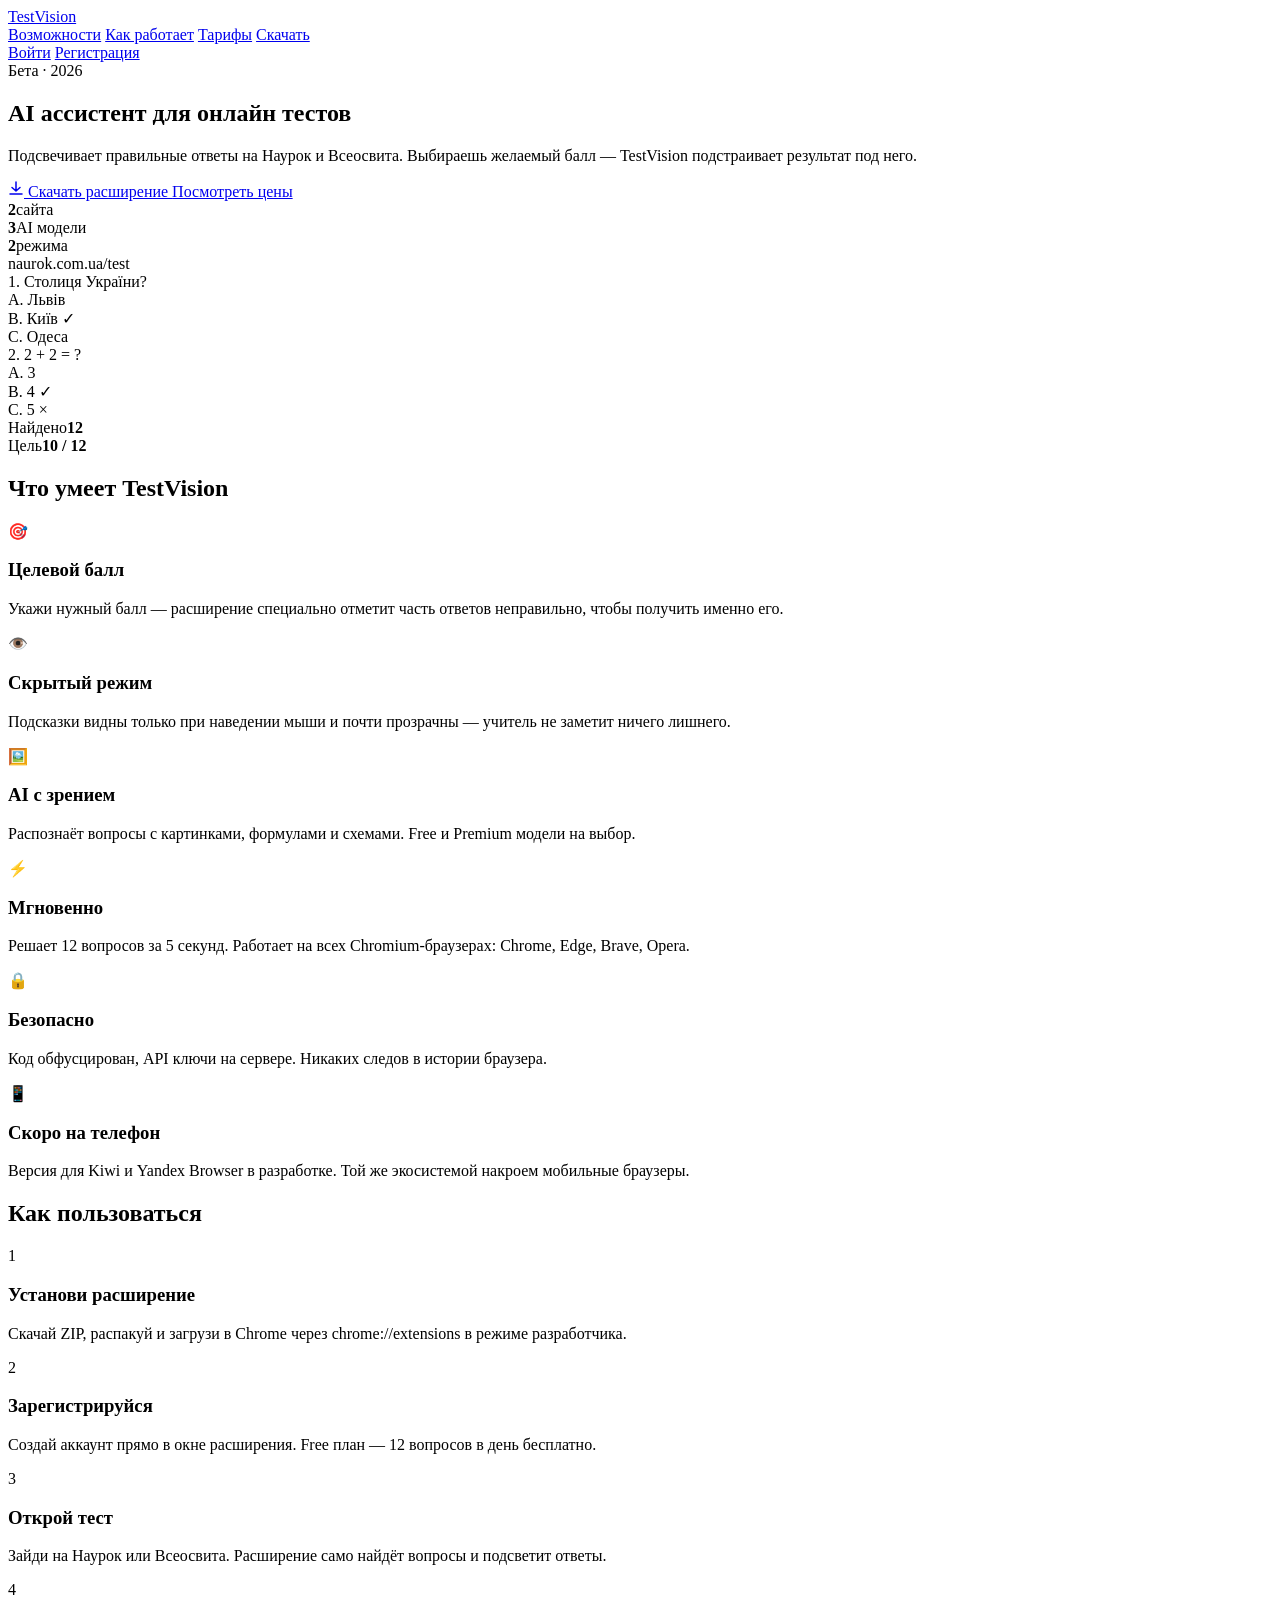
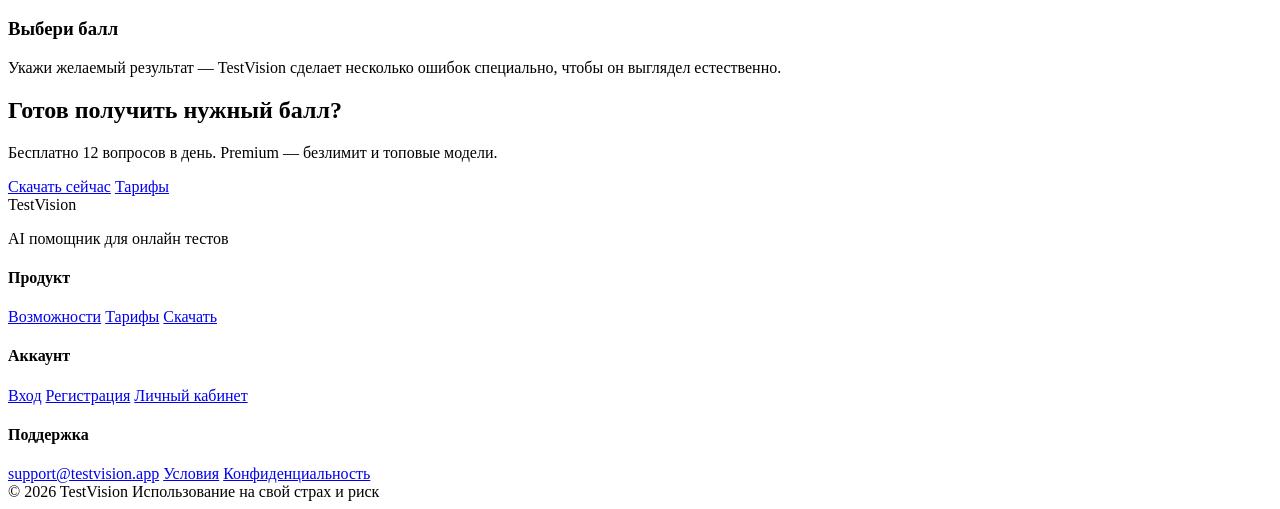
==== index.html @ dafa4c0e "Add files via upload" ====
<!DOCTYPE html>
<html lang="ru">
<head>
<meta charset="UTF-8">
<meta name="viewport" content="width=device-width, initial-scale=1.0">
<title>TestVision — AI помощник для онлайн тестов</title>
<meta name="description" content="Подсветка правильных ответов для Наурок и Всеосвита. Скрытый режим, выбор балла, AI на базе GPT.">
<link rel="stylesheet" href="css/style.css">
</head>
<body>
<header class="nav">
  <div class="nav-inner container">
    <a href="/" class="brand">
      <span class="brand-dot"></span>
      <span class="brand-name">TestVision</span>
    </a>
    <nav class="nav-links">
      <a href="#features">Возможности</a>
      <a href="#how">Как работает</a>
      <a href="pricing.html">Тарифы</a>
      <a href="download.html">Скачать</a>
    </nav>
    <div class="nav-actions">
      <a href="auth.html" class="btn btn-ghost">Войти</a>
      <a href="auth.html?mode=register" class="btn btn-primary">Регистрация</a>
    </div>
  </div>
</header>

<section class="hero">
  <div class="container hero-inner">
    <div class="hero-text">
      <div class="badge"><span class="badge-dot"></span>Бета · 2026</div>
      <h1>AI ассистент <span class="gradient">для онлайн тестов</span></h1>
      <p class="lead">Подсвечивает правильные ответы на Наурок и Всеосвита. Выбираешь желаемый балл — TestVision подстраивает результат под него.</p>
      <div class="hero-cta">
        <a href="download.html" class="btn btn-primary btn-lg">
          <svg width="16" height="16" viewBox="0 0 16 16" fill="none"><path d="M8 1v9m0 0L4 6.5M8 10l4-3.5M2 13h12" stroke="currentColor" stroke-width="1.5" stroke-linecap="round" stroke-linejoin="round"/></svg>
          Скачать расширение
        </a>
        <a href="pricing.html" class="btn btn-ghost btn-lg">Посмотреть цены</a>
      </div>
      <div class="hero-meta">
        <div class="meta-item"><b>2</b><span>сайта</span></div>
        <div class="meta-item"><b>3</b><span>AI модели</span></div>
        <div class="meta-item"><b>2</b><span>режима</span></div>
      </div>
    </div>
    <div class="hero-visual">
      <div class="mock-window">
        <div class="mock-header">
          <span class="mock-dot r"></span><span class="mock-dot y"></span><span class="mock-dot g"></span>
          <span class="mock-url">naurok.com.ua/test</span>
        </div>
        <div class="mock-body">
          <div class="mock-q">1. Столиця України?</div>
          <div class="mock-opt">A. Львів</div>
          <div class="mock-opt correct">B. Київ <span class="mock-check">✓</span></div>
          <div class="mock-opt">C. Одеса</div>
          <div class="mock-q">2. 2 + 2 = ?</div>
          <div class="mock-opt">A. 3</div>
          <div class="mock-opt correct">B. 4 <span class="mock-check">✓</span></div>
          <div class="mock-opt wrong">C. 5 <span class="mock-check">×</span></div>
        </div>
        <div class="mock-hud">
          <div class="mock-hud-row"><span>Найдено</span><b>12</b></div>
          <div class="mock-hud-row"><span>Цель</span><b>10 / 12</b></div>
        </div>
      </div>
    </div>
  </div>
</section>

<section id="features" class="features">
  <div class="container">
    <h2 class="section-title">Что умеет TestVision</h2>
    <div class="feature-grid">
      <div class="feature">
        <div class="feature-icon">🎯</div>
        <h3>Целевой балл</h3>
        <p>Укажи нужный балл — расширение специально отметит часть ответов неправильно, чтобы получить именно его.</p>
      </div>
      <div class="feature">
        <div class="feature-icon">👁️</div>
        <h3>Скрытый режим</h3>
        <p>Подсказки видны только при наведении мыши и почти прозрачны — учитель не заметит ничего лишнего.</p>
      </div>
      <div class="feature">
        <div class="feature-icon">🖼️</div>
        <h3>AI с зрением</h3>
        <p>Распознаёт вопросы с картинками, формулами и схемами. Free и Premium модели на выбор.</p>
      </div>
      <div class="feature">
        <div class="feature-icon">⚡</div>
        <h3>Мгновенно</h3>
        <p>Решает 12 вопросов за 5 секунд. Работает на всех Chromium-браузерах: Chrome, Edge, Brave, Opera.</p>
      </div>
      <div class="feature">
        <div class="feature-icon">🔒</div>
        <h3>Безопасно</h3>
        <p>Код обфусцирован, API ключи на сервере. Никаких следов в истории браузера.</p>
      </div>
      <div class="feature">
        <div class="feature-icon">📱</div>
        <h3>Скоро на телефон</h3>
        <p>Версия для Kiwi и Yandex Browser в разработке. Той же экосистемой накроем мобильные браузеры.</p>
      </div>
    </div>
  </div>
</section>

<section id="how" class="how">
  <div class="container">
    <h2 class="section-title">Как пользоваться</h2>
    <div class="steps">
      <div class="step">
        <div class="step-num">1</div>
        <h3>Установи расширение</h3>
        <p>Скачай ZIP, распакуй и загрузи в Chrome через chrome://extensions в режиме разработчика.</p>
      </div>
      <div class="step">
        <div class="step-num">2</div>
        <h3>Зарегистрируйся</h3>
        <p>Создай аккаунт прямо в окне расширения. Free план — 12 вопросов в день бесплатно.</p>
      </div>
      <div class="step">
        <div class="step-num">3</div>
        <h3>Открой тест</h3>
        <p>Зайди на Наурок или Всеосвита. Расширение само найдёт вопросы и подсветит ответы.</p>
      </div>
      <div class="step">
        <div class="step-num">4</div>
        <h3>Выбери балл</h3>
        <p>Укажи желаемый результат — TestVision сделает несколько ошибок специально, чтобы он выглядел естественно.</p>
      </div>
    </div>
  </div>
</section>

<section class="cta">
  <div class="container cta-inner">
    <h2>Готов получить нужный балл?</h2>
    <p>Бесплатно 12 вопросов в день. Premium — безлимит и топовые модели.</p>
    <div class="cta-actions">
      <a href="download.html" class="btn btn-primary btn-lg">Скачать сейчас</a>
      <a href="pricing.html" class="btn btn-ghost btn-lg">Тарифы</a>
    </div>
  </div>
</section>

<footer class="footer">
  <div class="container footer-inner">
    <div class="footer-brand">
      <div class="brand">
        <span class="brand-dot"></span>
        <span class="brand-name">TestVision</span>
      </div>
      <p class="footer-tag">AI помощник для онлайн тестов</p>
    </div>
    <div class="footer-cols">
      <div class="footer-col">
        <h4>Продукт</h4>
        <a href="#features">Возможности</a>
        <a href="pricing.html">Тарифы</a>
        <a href="download.html">Скачать</a>
      </div>
      <div class="footer-col">
        <h4>Аккаунт</h4>
        <a href="auth.html">Вход</a>
        <a href="auth.html?mode=register">Регистрация</a>
        <a href="dashboard.html">Личный кабинет</a>
      </div>
      <div class="footer-col">
        <h4>Поддержка</h4>
        <a href="mailto:support@testvision.app">support@testvision.app</a>
        <a href="terms.html">Условия</a>
        <a href="privacy.html">Конфиденциальность</a>
      </div>
    </div>
  </div>
  <div class="footer-bottom container">
    <span>© 2026 TestVision</span>
    <span class="muted">Использование на свой страх и риск</span>
  </div>
</footer>

<script src="js/main.js"></script>
</body>
</html>
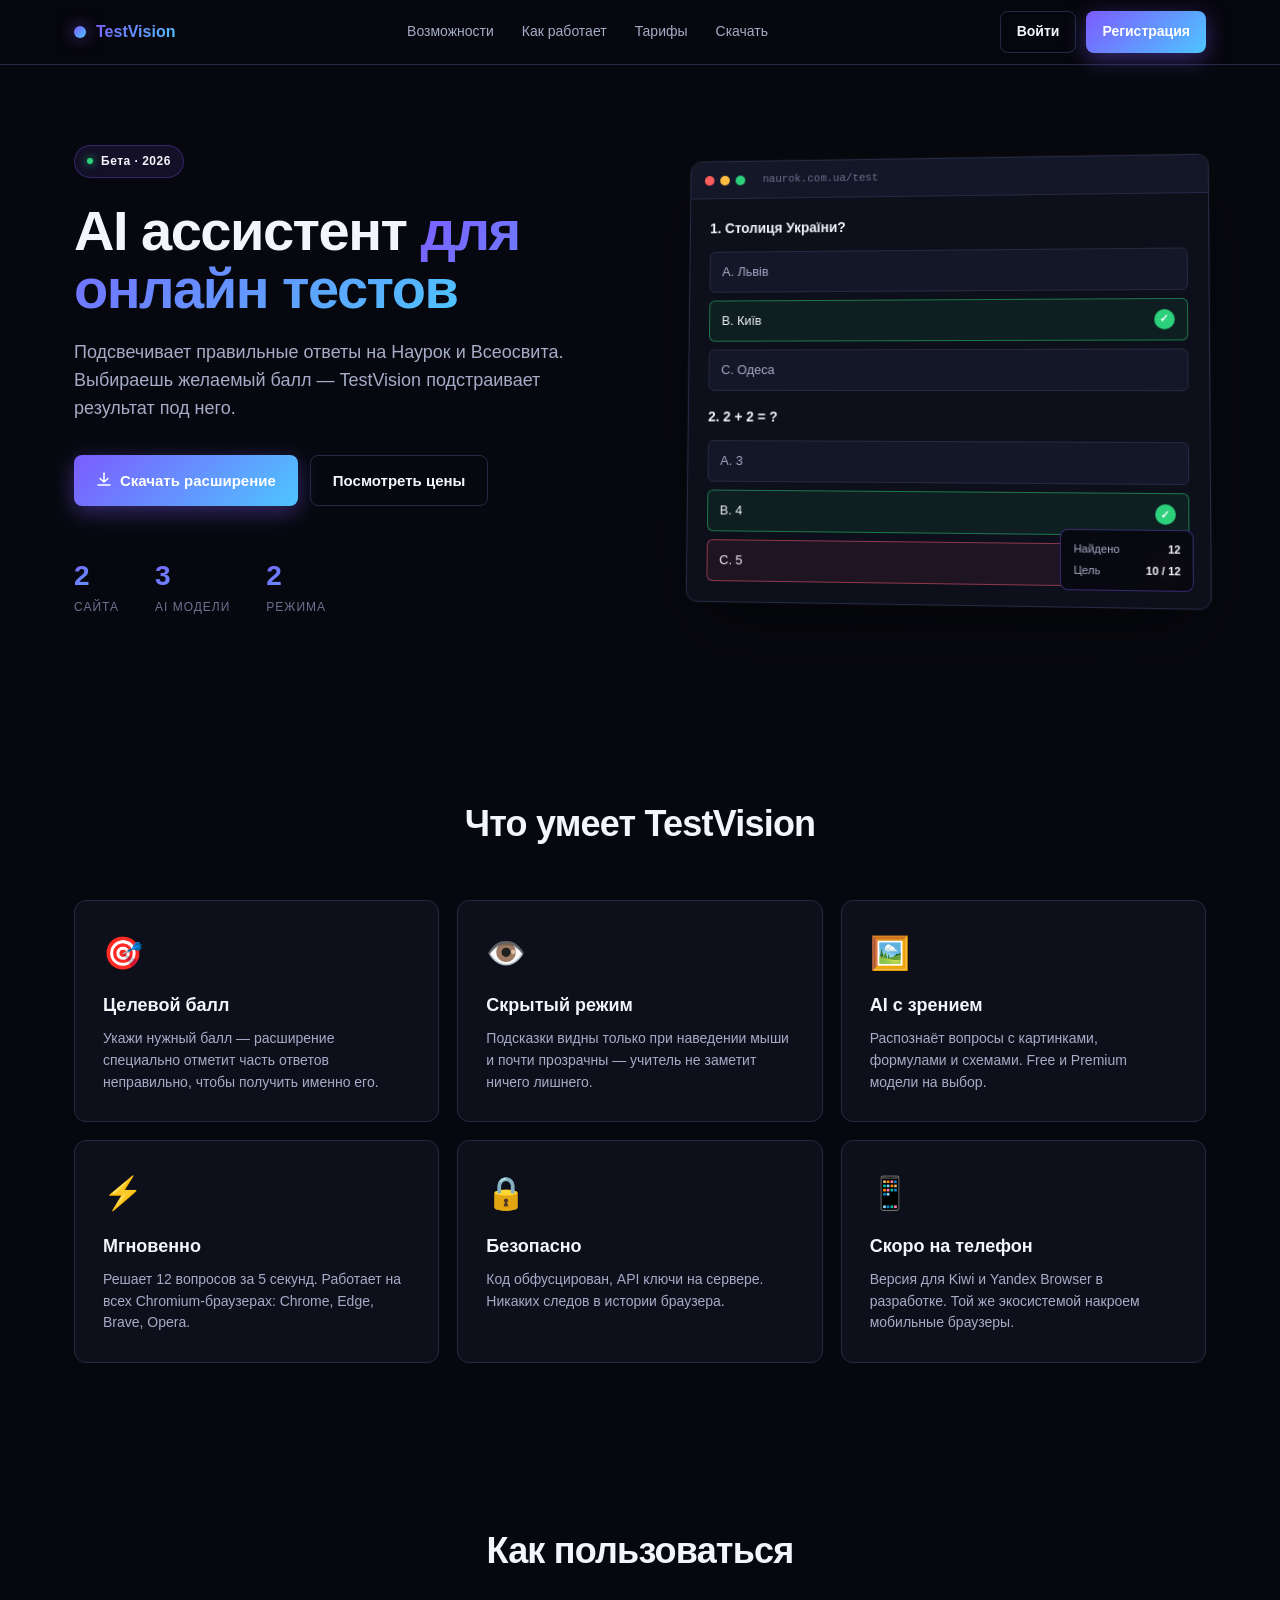
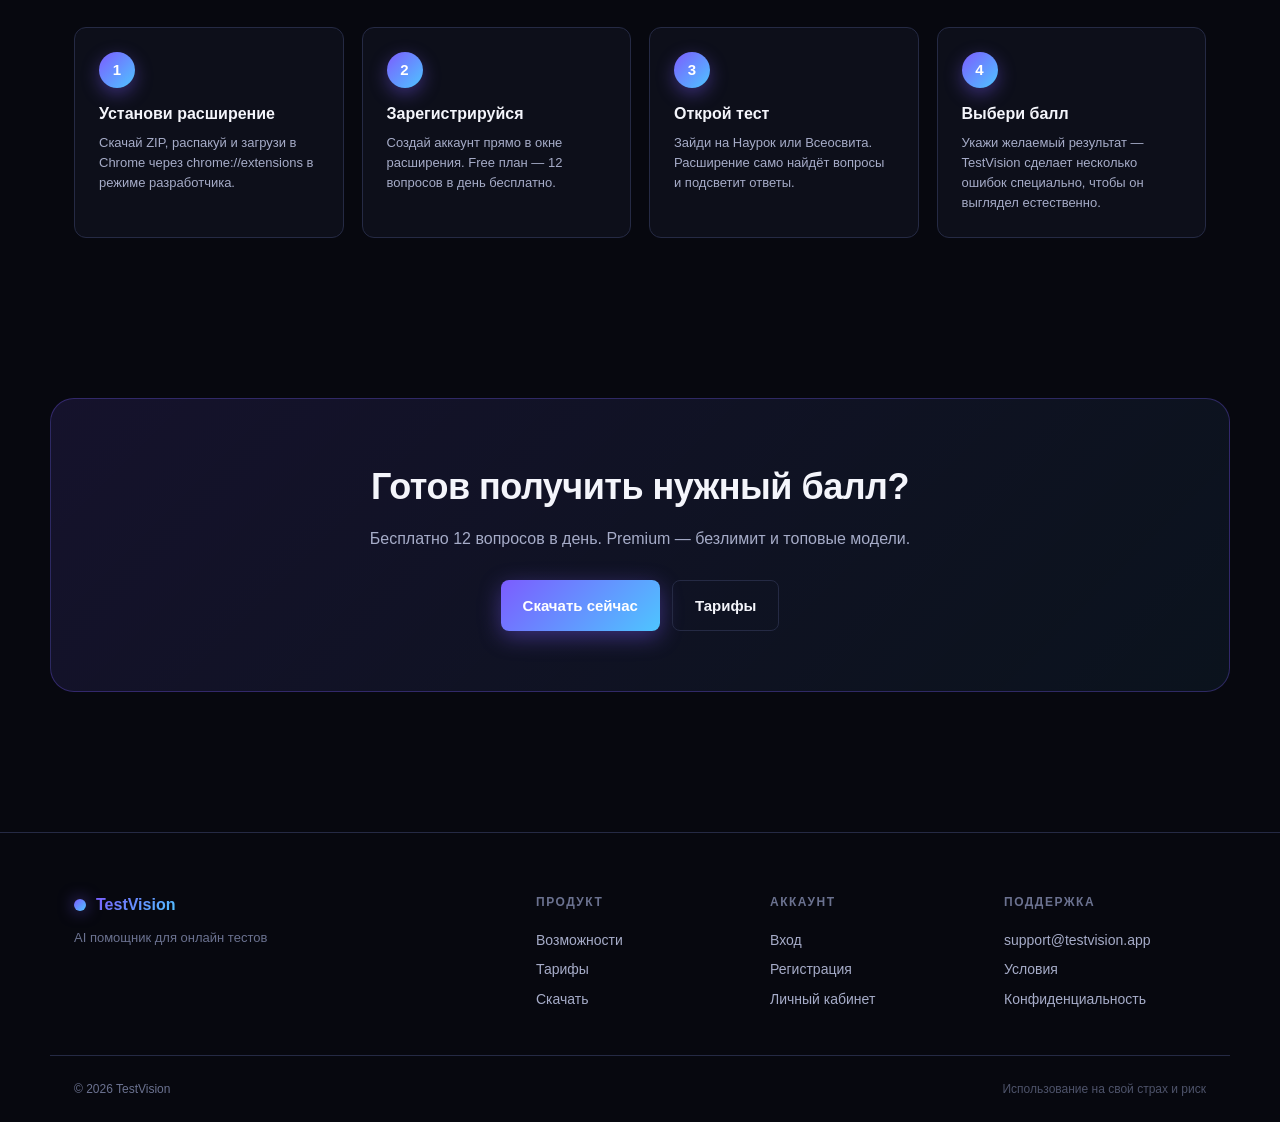
==== commit fb0fa904: "Add files via upload" ====
--- a/index.html
+++ b/index.html
@@ -5,7 +5,7 @@
 <meta name="viewport" content="width=device-width, initial-scale=1.0">
 <title>TestVision — AI помощник для онлайн тестов</title>
 <meta name="description" content="Подсветка правильных ответов для Наурок и Всеосвита. Скрытый режим, выбор балла, AI на базе GPT.">
-<link rel="stylesheet" href="css/style.css">
+<link rel="stylesheet" href="style.css">
 </head>
 <body>
 <header class="nav">
@@ -184,6 +184,6 @@
   </div>
 </footer>
 
-<script src="js/main.js"></script>
+<script src="main.js"></script>
 </body>
 </html>
--- a/style.css
+++ b/style.css
@@ -0,0 +1,853 @@
+* { box-sizing: border-box; margin: 0; padding: 0; }
+
+:root {
+  --bg-0: #07080f;
+  --bg-1: #0d0f1a;
+  --bg-2: #141727;
+  --bg-3: #1d2138;
+  --border: #252a44;
+  --text-0: #f4f5fb;
+  --text-1: #a6acc8;
+  --text-2: #6b7290;
+  --accent: #7c5cff;
+  --accent-2: #4ec5ff;
+  --grad: linear-gradient(135deg, #7c5cff 0%, #4ec5ff 100%);
+  --success: #2dd17c;
+  --danger: #ff5c7a;
+  --radius: 12px;
+  --radius-sm: 8px;
+  --max: 1180px;
+}
+
+html, body {
+  background: var(--bg-0);
+  color: var(--text-0);
+  font-family: -apple-system, BlinkMacSystemFont, "Segoe UI", Inter, Roboto, sans-serif;
+  font-size: 15px;
+  line-height: 1.55;
+  -webkit-font-smoothing: antialiased;
+  overflow-x: hidden;
+}
+
+body::before {
+  content: "";
+  position: fixed;
+  inset: 0;
+  background:
+    radial-gradient(circle at 20% 10%, rgba(124, 92, 255, 0.18), transparent 45%),
+    radial-gradient(circle at 80% 30%, rgba(78, 197, 255, 0.12), transparent 50%),
+    radial-gradient(circle at 50% 90%, rgba(124, 92, 255, 0.08), transparent 55%);
+  z-index: -1;
+  pointer-events: none;
+}
+
+a { color: inherit; text-decoration: none; }
+
+.container {
+  max-width: var(--max);
+  margin: 0 auto;
+  padding: 0 24px;
+}
+
+.nav {
+  position: sticky;
+  top: 0;
+  z-index: 100;
+  backdrop-filter: blur(18px);
+  -webkit-backdrop-filter: blur(18px);
+  background: rgba(7, 8, 15, 0.72);
+  border-bottom: 1px solid var(--border);
+}
+
+.nav-inner {
+  display: flex;
+  align-items: center;
+  justify-content: space-between;
+  height: 64px;
+}
+
+.brand {
+  display: flex;
+  align-items: center;
+  gap: 10px;
+  font-weight: 800;
+  font-size: 16px;
+}
+
+.brand-dot {
+  width: 12px;
+  height: 12px;
+  border-radius: 50%;
+  background: var(--grad);
+  box-shadow: 0 0 16px rgba(124, 92, 255, 0.6);
+  animation: pulse 2.5s ease-in-out infinite;
+}
+
+@keyframes pulse {
+  0%, 100% { opacity: 1; transform: scale(1); }
+  50% { opacity: 0.6; transform: scale(0.85); }
+}
+
+.brand-name {
+  background: var(--grad);
+  -webkit-background-clip: text;
+  background-clip: text;
+  color: transparent;
+}
+
+.nav-links {
+  display: flex;
+  gap: 28px;
+}
+
+.nav-links a {
+  color: var(--text-1);
+  font-size: 14px;
+  font-weight: 500;
+  transition: color 0.2s;
+}
+
+.nav-links a:hover { color: var(--text-0); }
+
+.nav-actions {
+  display: flex;
+  gap: 10px;
+}
+
+.btn {
+  display: inline-flex;
+  align-items: center;
+  gap: 8px;
+  padding: 9px 16px;
+  border-radius: var(--radius-sm);
+  font-size: 14px;
+  font-weight: 600;
+  cursor: pointer;
+  border: none;
+  font-family: inherit;
+  transition: all 0.2s ease;
+  white-space: nowrap;
+}
+
+.btn-primary {
+  background: var(--grad);
+  color: white;
+  box-shadow: 0 6px 22px rgba(124, 92, 255, 0.4);
+}
+
+.btn-primary:hover {
+  transform: translateY(-1px);
+  box-shadow: 0 10px 32px rgba(124, 92, 255, 0.55);
+}
+
+.btn-ghost {
+  background: transparent;
+  color: var(--text-0);
+  border: 1px solid var(--border);
+}
+
+.btn-ghost:hover {
+  border-color: var(--accent);
+  background: var(--bg-2);
+}
+
+.btn-lg {
+  padding: 13px 22px;
+  font-size: 15px;
+}
+
+.btn-block {
+  width: 100%;
+  justify-content: center;
+}
+
+.hero {
+  padding: 80px 0 100px;
+}
+
+.hero-inner {
+  display: grid;
+  grid-template-columns: 1.05fr 1fr;
+  gap: 60px;
+  align-items: center;
+}
+
+.badge {
+  display: inline-flex;
+  align-items: center;
+  gap: 8px;
+  padding: 6px 12px;
+  background: rgba(124, 92, 255, 0.1);
+  border: 1px solid rgba(124, 92, 255, 0.3);
+  border-radius: 20px;
+  font-size: 12px;
+  font-weight: 600;
+  letter-spacing: 0.5px;
+  margin-bottom: 24px;
+}
+
+.badge-dot {
+  width: 6px;
+  height: 6px;
+  border-radius: 50%;
+  background: var(--success);
+  box-shadow: 0 0 8px var(--success);
+}
+
+h1 {
+  font-size: 56px;
+  line-height: 1.05;
+  font-weight: 800;
+  letter-spacing: -1.5px;
+  margin-bottom: 20px;
+}
+
+.gradient {
+  background: var(--grad);
+  -webkit-background-clip: text;
+  background-clip: text;
+  color: transparent;
+}
+
+.lead {
+  font-size: 18px;
+  color: var(--text-1);
+  margin-bottom: 32px;
+  max-width: 500px;
+}
+
+.hero-cta {
+  display: flex;
+  gap: 12px;
+  margin-bottom: 48px;
+}
+
+.hero-meta {
+  display: flex;
+  gap: 36px;
+}
+
+.meta-item {
+  display: flex;
+  flex-direction: column;
+}
+
+.meta-item b {
+  font-size: 28px;
+  font-weight: 800;
+  background: var(--grad);
+  -webkit-background-clip: text;
+  background-clip: text;
+  color: transparent;
+}
+
+.meta-item span {
+  font-size: 12px;
+  color: var(--text-2);
+  text-transform: uppercase;
+  letter-spacing: 1px;
+}
+
+.hero-visual {
+  position: relative;
+}
+
+.mock-window {
+  background: var(--bg-1);
+  border: 1px solid var(--border);
+  border-radius: var(--radius);
+  overflow: hidden;
+  box-shadow: 0 30px 80px rgba(0, 0, 0, 0.5), 0 0 0 1px rgba(255, 255, 255, 0.03);
+  transform: perspective(1000px) rotateY(-4deg) rotateX(2deg);
+  transition: transform 0.4s ease;
+  position: relative;
+}
+
+.mock-window:hover {
+  transform: perspective(1000px) rotateY(-2deg) rotateX(1deg) translateY(-4px);
+}
+
+.mock-header {
+  display: flex;
+  align-items: center;
+  gap: 6px;
+  padding: 10px 14px;
+  background: var(--bg-2);
+  border-bottom: 1px solid var(--border);
+}
+
+.mock-dot {
+  width: 10px;
+  height: 10px;
+  border-radius: 50%;
+}
+
+.mock-dot.r { background: #ff5c5c; }
+.mock-dot.y { background: #ffbd44; }
+.mock-dot.g { background: #2dd17c; }
+
+.mock-url {
+  margin-left: 12px;
+  font-size: 11px;
+  color: var(--text-2);
+  font-family: monospace;
+}
+
+.mock-body {
+  padding: 20px;
+  display: flex;
+  flex-direction: column;
+  gap: 8px;
+}
+
+.mock-q {
+  font-weight: 600;
+  font-size: 14px;
+  margin: 8px 0 4px;
+}
+
+.mock-q:first-child { margin-top: 0; }
+
+.mock-opt {
+  padding: 10px 12px;
+  background: var(--bg-2);
+  border: 1px solid var(--border);
+  border-radius: 6px;
+  font-size: 13px;
+  color: var(--text-1);
+  display: flex;
+  align-items: center;
+  justify-content: space-between;
+  position: relative;
+}
+
+.mock-opt.correct {
+  background: rgba(45, 209, 124, 0.08);
+  border-color: rgba(45, 209, 124, 0.5);
+  color: var(--text-0);
+}
+
+.mock-opt.wrong {
+  background: rgba(255, 92, 122, 0.08);
+  border-color: rgba(255, 92, 122, 0.5);
+  color: var(--text-0);
+}
+
+.mock-check {
+  width: 20px;
+  height: 20px;
+  border-radius: 50%;
+  display: inline-flex;
+  align-items: center;
+  justify-content: center;
+  font-weight: 800;
+  font-size: 11px;
+  color: white;
+}
+
+.mock-opt.correct .mock-check { background: var(--success); }
+.mock-opt.wrong .mock-check { background: var(--danger); }
+
+.mock-hud {
+  position: absolute;
+  bottom: 16px;
+  right: 16px;
+  background: rgba(7, 8, 15, 0.94);
+  border: 1px solid rgba(124, 92, 255, 0.4);
+  border-radius: 8px;
+  padding: 10px 12px;
+  min-width: 130px;
+  backdrop-filter: blur(8px);
+}
+
+.mock-hud-row {
+  display: flex;
+  justify-content: space-between;
+  font-size: 11px;
+  color: var(--text-1);
+}
+
+.mock-hud-row + .mock-hud-row { margin-top: 4px; }
+.mock-hud-row b { color: var(--text-0); }
+
+.section-title {
+  font-size: 36px;
+  font-weight: 800;
+  text-align: center;
+  margin-bottom: 48px;
+  letter-spacing: -0.8px;
+}
+
+.features {
+  padding: 80px 0;
+}
+
+.feature-grid {
+  display: grid;
+  grid-template-columns: repeat(3, 1fr);
+  gap: 18px;
+}
+
+.feature {
+  padding: 28px;
+  background: var(--bg-1);
+  border: 1px solid var(--border);
+  border-radius: var(--radius);
+  transition: all 0.25s ease;
+}
+
+.feature:hover {
+  transform: translateY(-3px);
+  border-color: rgba(124, 92, 255, 0.5);
+  background: var(--bg-2);
+}
+
+.feature-icon {
+  font-size: 32px;
+  margin-bottom: 14px;
+}
+
+.feature h3 {
+  font-size: 18px;
+  margin-bottom: 8px;
+}
+
+.feature p {
+  color: var(--text-1);
+  font-size: 14px;
+}
+
+.how {
+  padding: 80px 0;
+}
+
+.steps {
+  display: grid;
+  grid-template-columns: repeat(4, 1fr);
+  gap: 18px;
+}
+
+.step {
+  padding: 24px;
+  background: var(--bg-1);
+  border: 1px solid var(--border);
+  border-radius: var(--radius);
+  position: relative;
+}
+
+.step-num {
+  width: 36px;
+  height: 36px;
+  border-radius: 50%;
+  background: var(--grad);
+  color: white;
+  display: flex;
+  align-items: center;
+  justify-content: center;
+  font-weight: 800;
+  margin-bottom: 14px;
+  box-shadow: 0 6px 18px rgba(124, 92, 255, 0.4);
+}
+
+.step h3 {
+  font-size: 16px;
+  margin-bottom: 6px;
+}
+
+.step p {
+  color: var(--text-1);
+  font-size: 13px;
+}
+
+.cta {
+  padding: 80px 0;
+}
+
+.cta-inner {
+  text-align: center;
+  padding: 60px 40px;
+  background: linear-gradient(135deg, rgba(124, 92, 255, 0.12), rgba(78, 197, 255, 0.06));
+  border: 1px solid rgba(124, 92, 255, 0.3);
+  border-radius: 24px;
+}
+
+.cta h2 {
+  font-size: 36px;
+  margin-bottom: 12px;
+  letter-spacing: -0.5px;
+}
+
+.cta p {
+  color: var(--text-1);
+  margin-bottom: 28px;
+  font-size: 16px;
+}
+
+.cta-actions {
+  display: inline-flex;
+  gap: 12px;
+}
+
+.footer {
+  padding: 60px 0 24px;
+  border-top: 1px solid var(--border);
+  margin-top: 60px;
+}
+
+.footer-inner {
+  display: grid;
+  grid-template-columns: 1.2fr 2fr;
+  gap: 60px;
+  margin-bottom: 40px;
+}
+
+.footer-tag {
+  color: var(--text-2);
+  font-size: 13px;
+  margin-top: 10px;
+}
+
+.footer-cols {
+  display: grid;
+  grid-template-columns: repeat(3, 1fr);
+  gap: 32px;
+}
+
+.footer-col h4 {
+  font-size: 12px;
+  text-transform: uppercase;
+  letter-spacing: 1.5px;
+  color: var(--text-2);
+  margin-bottom: 14px;
+}
+
+.footer-col a {
+  display: block;
+  color: var(--text-1);
+  font-size: 14px;
+  padding: 4px 0;
+  transition: color 0.2s;
+}
+
+.footer-col a:hover { color: var(--accent-2); }
+
+.footer-bottom {
+  display: flex;
+  justify-content: space-between;
+  padding-top: 24px;
+  border-top: 1px solid var(--border);
+  font-size: 12px;
+  color: var(--text-2);
+}
+
+.muted { opacity: 0.7; }
+
+.page {
+  padding: 60px 0 80px;
+  min-height: calc(100vh - 64px);
+}
+
+.page-narrow {
+  max-width: 460px;
+  margin: 0 auto;
+}
+
+.page-title {
+  font-size: 36px;
+  font-weight: 800;
+  text-align: center;
+  margin-bottom: 12px;
+  letter-spacing: -0.8px;
+}
+
+.page-sub {
+  text-align: center;
+  color: var(--text-1);
+  margin-bottom: 40px;
+}
+
+.card {
+  background: var(--bg-1);
+  border: 1px solid var(--border);
+  border-radius: var(--radius);
+  padding: 32px;
+}
+
+.field {
+  margin-bottom: 16px;
+}
+
+.field label {
+  display: block;
+  font-size: 12px;
+  font-weight: 600;
+  color: var(--text-1);
+  margin-bottom: 6px;
+  text-transform: uppercase;
+  letter-spacing: 0.8px;
+}
+
+.input {
+  width: 100%;
+  padding: 12px 14px;
+  background: var(--bg-2);
+  border: 1px solid var(--border);
+  border-radius: var(--radius-sm);
+  color: var(--text-0);
+  font-size: 14px;
+  font-family: inherit;
+  outline: none;
+  transition: all 0.2s;
+}
+
+.input:focus {
+  border-color: var(--accent);
+  box-shadow: 0 0 0 3px rgba(124, 92, 255, 0.15);
+}
+
+.form-tabs {
+  display: flex;
+  gap: 4px;
+  background: var(--bg-2);
+  padding: 4px;
+  border-radius: var(--radius-sm);
+  border: 1px solid var(--border);
+  margin-bottom: 24px;
+}
+
+.form-tabs button {
+  flex: 1;
+  padding: 9px;
+  background: transparent;
+  border: none;
+  color: var(--text-1);
+  font-weight: 600;
+  cursor: pointer;
+  border-radius: 6px;
+  font-family: inherit;
+  transition: all 0.2s;
+}
+
+.form-tabs button.active {
+  background: var(--bg-3);
+  color: var(--text-0);
+}
+
+.form-err {
+  min-height: 18px;
+  color: var(--danger);
+  font-size: 12px;
+  margin: 4px 0 12px;
+}
+
+.pricing-grid {
+  display: grid;
+  grid-template-columns: repeat(3, 1fr);
+  gap: 20px;
+  margin-top: 40px;
+}
+
+.plan {
+  padding: 32px;
+  background: var(--bg-1);
+  border: 1px solid var(--border);
+  border-radius: var(--radius);
+  display: flex;
+  flex-direction: column;
+  position: relative;
+}
+
+.plan-pro {
+  border-color: var(--accent);
+  background: linear-gradient(180deg, rgba(124, 92, 255, 0.08), transparent 60%), var(--bg-1);
+}
+
+.plan-pro::before {
+  content: "Популярный";
+  position: absolute;
+  top: -12px;
+  left: 50%;
+  transform: translateX(-50%);
+  padding: 4px 12px;
+  background: var(--grad);
+  border-radius: 20px;
+  font-size: 11px;
+  font-weight: 800;
+  letter-spacing: 1px;
+  color: white;
+}
+
+.plan h3 {
+  font-size: 14px;
+  text-transform: uppercase;
+  letter-spacing: 2px;
+  color: var(--text-2);
+  margin-bottom: 12px;
+}
+
+.plan-price {
+  font-size: 40px;
+  font-weight: 800;
+  letter-spacing: -1px;
+}
+
+.plan-price small {
+  font-size: 14px;
+  color: var(--text-2);
+  font-weight: 500;
+}
+
+.plan-desc {
+  color: var(--text-1);
+  font-size: 14px;
+  margin: 12px 0 24px;
+}
+
+.plan-list {
+  list-style: none;
+  margin-bottom: 28px;
+  flex: 1;
+}
+
+.plan-list li {
+  padding: 8px 0;
+  color: var(--text-1);
+  font-size: 14px;
+  display: flex;
+  align-items: center;
+  gap: 10px;
+}
+
+.plan-list li::before {
+  content: "✓";
+  color: var(--success);
+  font-weight: 800;
+}
+
+.plan-list li.off {
+  color: var(--text-2);
+  opacity: 0.5;
+}
+
+.plan-list li.off::before {
+  content: "—";
+  color: var(--text-2);
+}
+
+.download-box {
+  text-align: center;
+  padding: 50px 30px;
+  background: var(--bg-1);
+  border: 1px solid var(--border);
+  border-radius: var(--radius);
+}
+
+.download-box h3 {
+  font-size: 22px;
+  margin-bottom: 8px;
+}
+
+.download-box p {
+  color: var(--text-1);
+  margin-bottom: 24px;
+}
+
+.download-grid {
+  display: grid;
+  grid-template-columns: repeat(2, 1fr);
+  gap: 16px;
+  margin-top: 40px;
+}
+
+.dl-card {
+  padding: 24px;
+  background: var(--bg-1);
+  border: 1px solid var(--border);
+  border-radius: var(--radius);
+  text-align: center;
+  transition: all 0.2s;
+}
+
+.dl-card:hover {
+  border-color: var(--accent);
+  transform: translateY(-2px);
+}
+
+.dl-icon {
+  font-size: 36px;
+  margin-bottom: 12px;
+}
+
+.dl-card h4 {
+  font-size: 16px;
+  margin-bottom: 6px;
+}
+
+.dl-card p {
+  color: var(--text-2);
+  font-size: 12px;
+  margin-bottom: 16px;
+}
+
+.dash-grid {
+  display: grid;
+  grid-template-columns: 1fr 2fr;
+  gap: 24px;
+  margin-top: 32px;
+}
+
+.dash-card {
+  background: var(--bg-1);
+  border: 1px solid var(--border);
+  border-radius: var(--radius);
+  padding: 24px;
+}
+
+.dash-card h3 {
+  font-size: 14px;
+  text-transform: uppercase;
+  letter-spacing: 1.5px;
+  color: var(--text-2);
+  margin-bottom: 16px;
+}
+
+.dash-stat {
+  font-size: 32px;
+  font-weight: 800;
+  background: var(--grad);
+  -webkit-background-clip: text;
+  background-clip: text;
+  color: transparent;
+}
+
+.dash-stat-label {
+  font-size: 13px;
+  color: var(--text-2);
+  margin-top: 4px;
+}
+
+.code-block {
+  background: var(--bg-2);
+  border: 1px solid var(--border);
+  border-radius: var(--radius-sm);
+  padding: 14px 16px;
+  font-family: ui-monospace, SFMono-Regular, Menlo, monospace;
+  font-size: 13px;
+  color: var(--text-1);
+  margin: 12px 0;
+  white-space: pre-wrap;
+  word-break: break-all;
+}
+
+@media (max-width: 900px) {
+  h1 { font-size: 38px; }
+  .hero-inner { grid-template-columns: 1fr; gap: 40px; }
+  .feature-grid { grid-template-columns: 1fr; }
+  .steps { grid-template-columns: 1fr 1fr; }
+  .pricing-grid { grid-template-columns: 1fr; }
+  .footer-inner { grid-template-columns: 1fr; gap: 30px; }
+  .footer-cols { grid-template-columns: 1fr 1fr; }
+  .nav-links { display: none; }
+  .download-grid { grid-template-columns: 1fr; }
+  .dash-grid { grid-template-columns: 1fr; }
+}
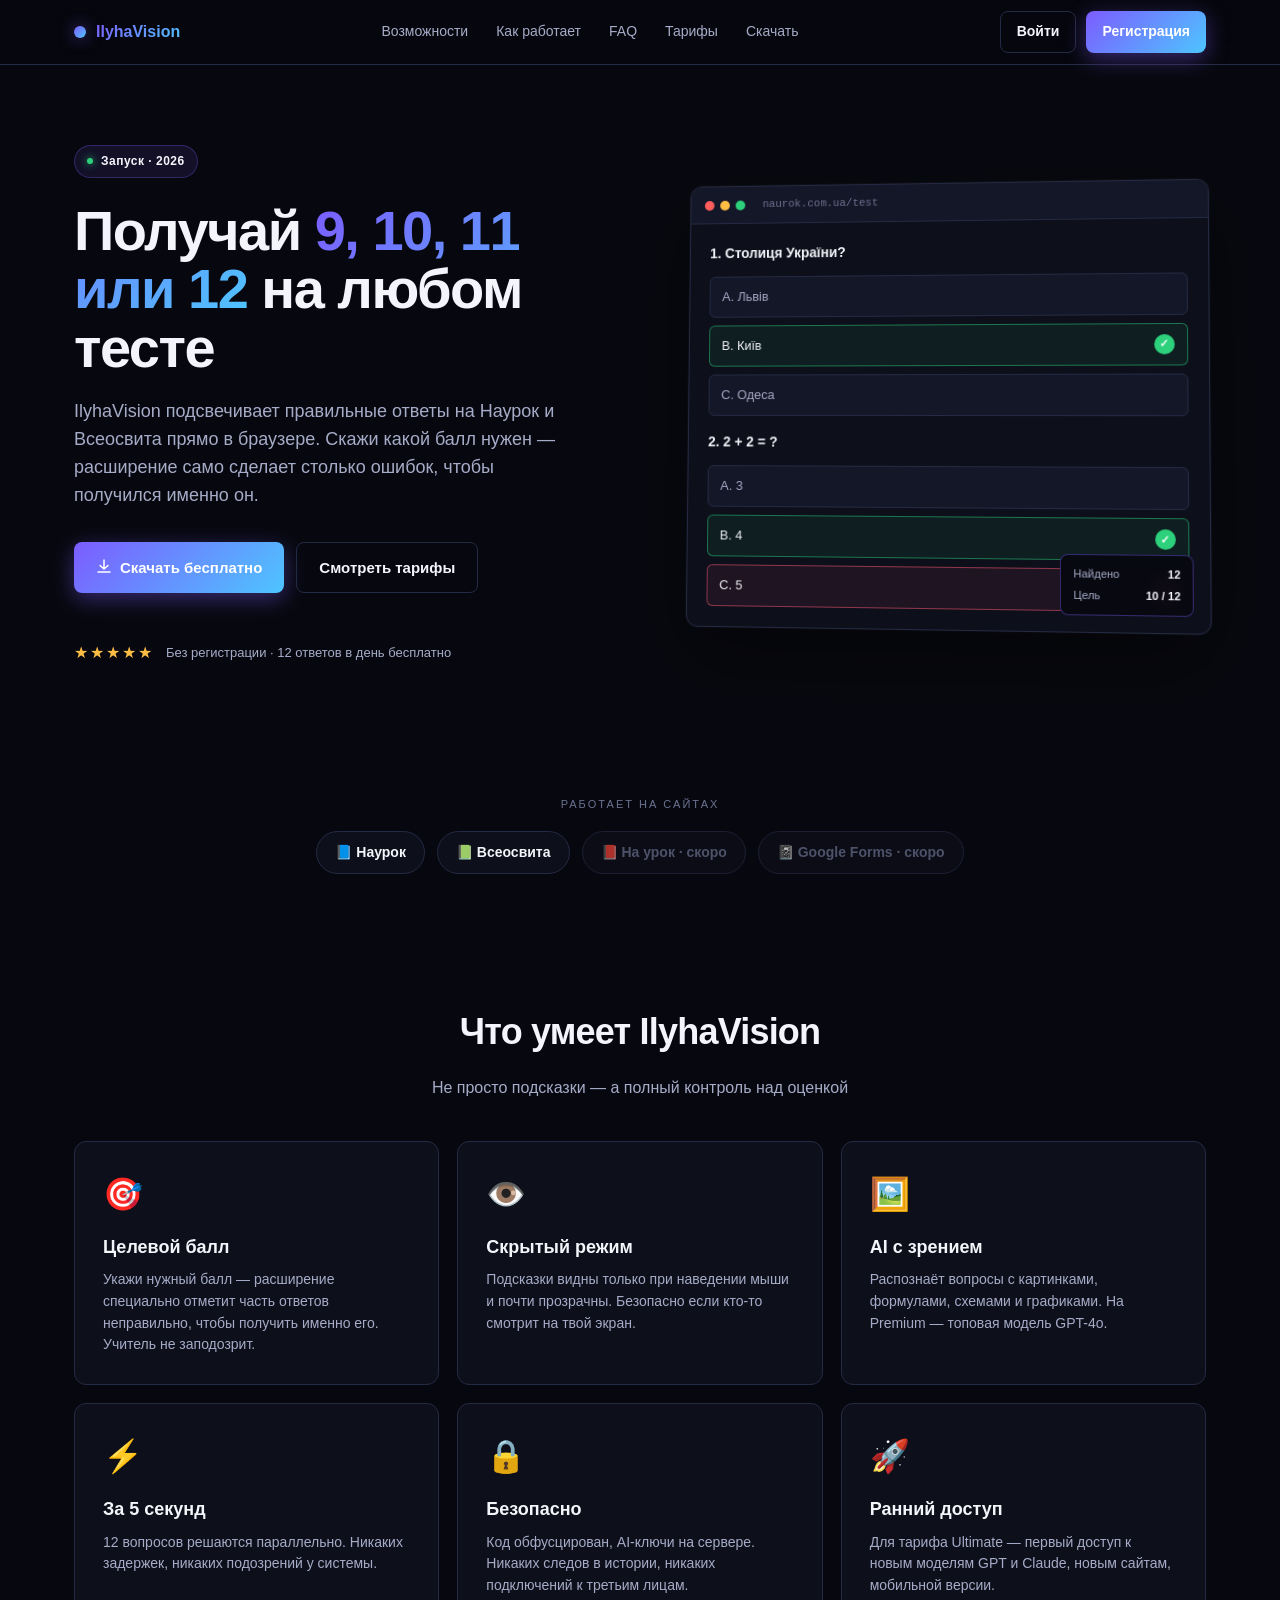
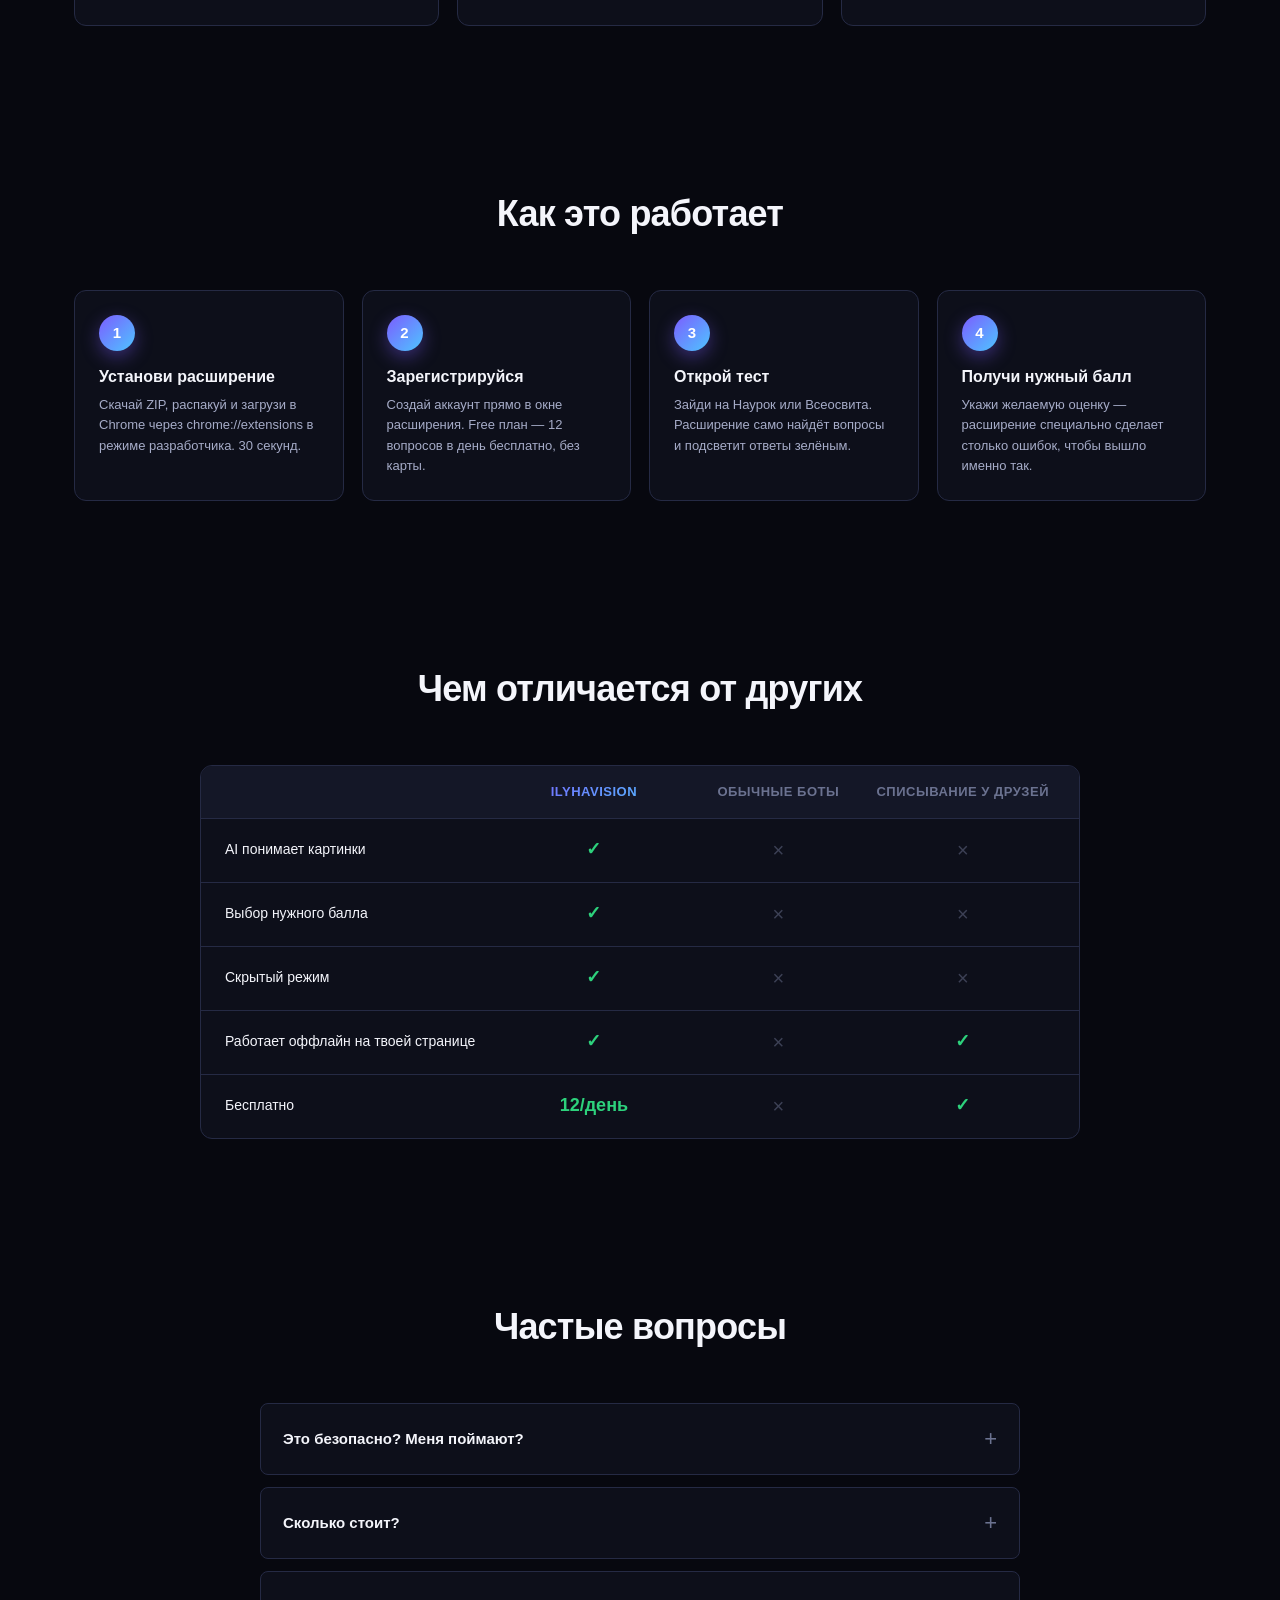
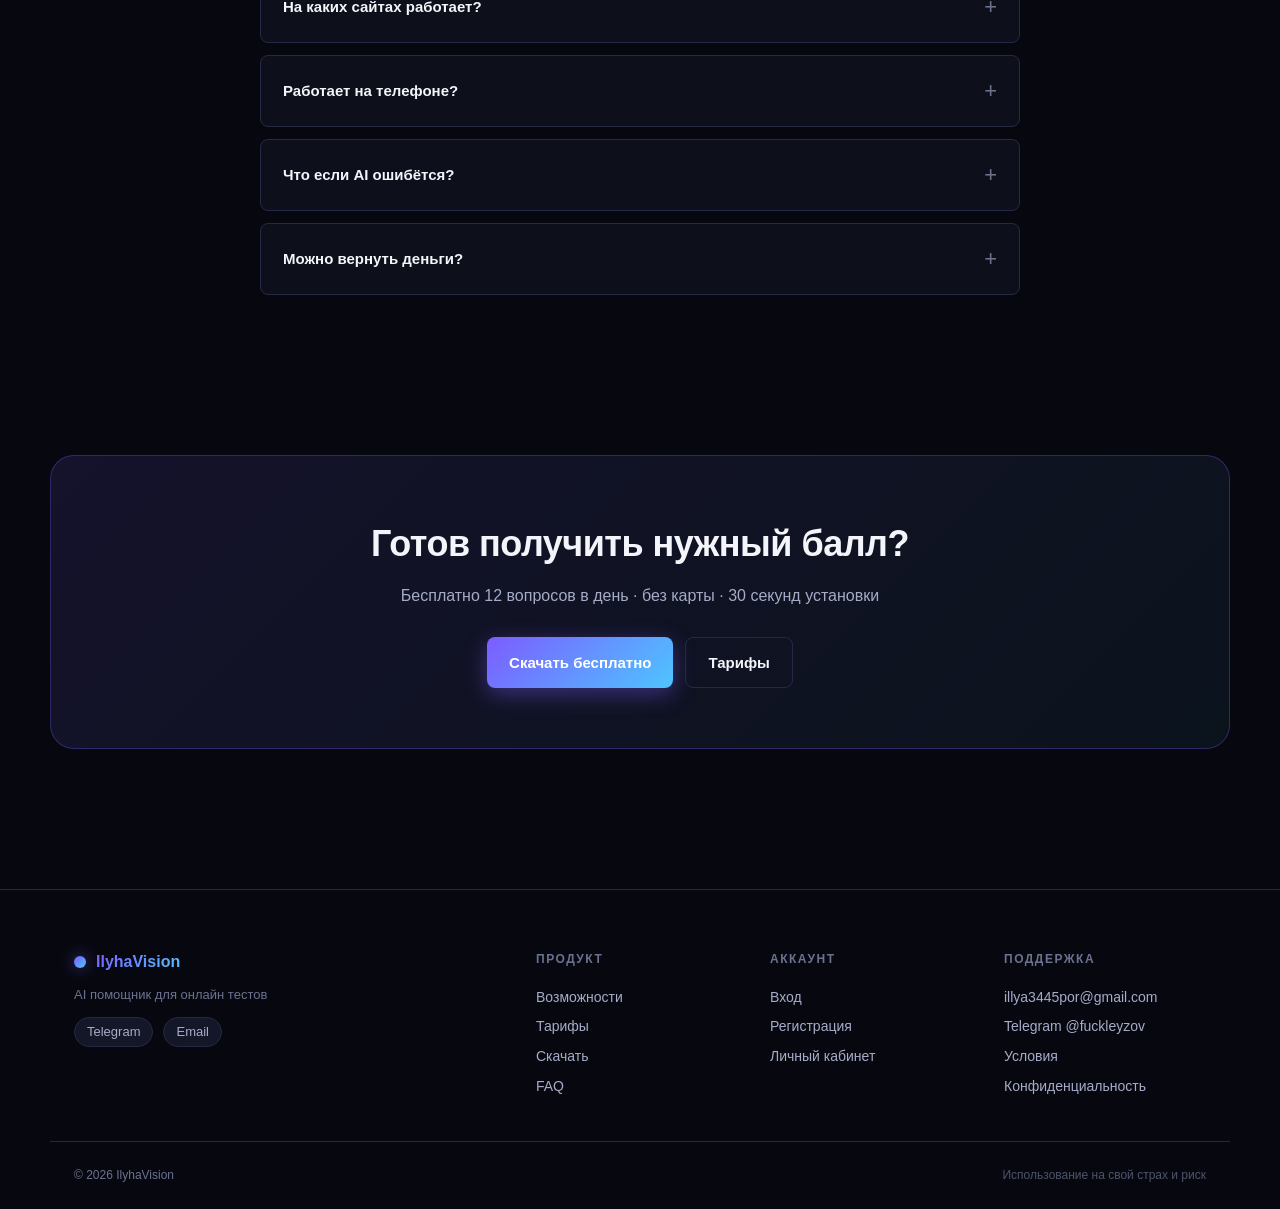
==== commit 3692d418: "Add files via upload" ====
--- a/index.html
+++ b/index.html
@@ -3,20 +3,21 @@
 <head>
 <meta charset="UTF-8">
 <meta name="viewport" content="width=device-width, initial-scale=1.0">
-<title>TestVision — AI помощник для онлайн тестов</title>
+<title>IlyhaVision — AI помощник для онлайн тестов</title>
 <meta name="description" content="Подсветка правильных ответов для Наурок и Всеосвита. Скрытый режим, выбор балла, AI на базе GPT.">
 <link rel="stylesheet" href="style.css">
 </head>
 <body>
 <header class="nav">
   <div class="nav-inner container">
-    <a href="/" class="brand">
+    <a href="index.html" class="brand">
       <span class="brand-dot"></span>
-      <span class="brand-name">TestVision</span>
+      <span class="brand-name">IlyhaVision</span>
     </a>
     <nav class="nav-links">
-      <a href="#features">Возможности</a>
-      <a href="#how">Как работает</a>
+      <a href="index.html#features">Возможности</a>
+      <a href="index.html#how">Как работает</a>
+      <a href="index.html#faq">FAQ</a>
       <a href="pricing.html">Тарифы</a>
       <a href="download.html">Скачать</a>
     </nav>
@@ -30,20 +31,19 @@
 <section class="hero">
   <div class="container hero-inner">
     <div class="hero-text">
-      <div class="badge"><span class="badge-dot"></span>Бета · 2026</div>
-      <h1>AI ассистент <span class="gradient">для онлайн тестов</span></h1>
-      <p class="lead">Подсвечивает правильные ответы на Наурок и Всеосвита. Выбираешь желаемый балл — TestVision подстраивает результат под него.</p>
+      <div class="badge"><span class="badge-dot"></span>Запуск · 2026</div>
+      <h1>Получай <span class="gradient">9, 10, 11 или 12</span> на любом тесте</h1>
+      <p class="lead">IlyhaVision подсвечивает правильные ответы на Наурок и Всеосвита прямо в браузере. Скажи какой балл нужен — расширение само сделает столько ошибок, чтобы получился именно он.</p>
       <div class="hero-cta">
         <a href="download.html" class="btn btn-primary btn-lg">
           <svg width="16" height="16" viewBox="0 0 16 16" fill="none"><path d="M8 1v9m0 0L4 6.5M8 10l4-3.5M2 13h12" stroke="currentColor" stroke-width="1.5" stroke-linecap="round" stroke-linejoin="round"/></svg>
-          Скачать расширение
+          Скачать бесплатно
         </a>
-        <a href="pricing.html" class="btn btn-ghost btn-lg">Посмотреть цены</a>
-      </div>
-      <div class="hero-meta">
-        <div class="meta-item"><b>2</b><span>сайта</span></div>
-        <div class="meta-item"><b>3</b><span>AI модели</span></div>
-        <div class="meta-item"><b>2</b><span>режима</span></div>
+        <a href="pricing.html" class="btn btn-ghost btn-lg">Смотреть тарифы</a>
+      </div>
+      <div class="hero-trust">
+        <div class="trust-stars">★★★★★</div>
+        <span>Без регистрации · 12 ответов в день бесплатно</span>
       </div>
     </div>
     <div class="hero-visual">
@@ -71,39 +71,52 @@
   </div>
 </section>
 
+<section class="logos">
+  <div class="container">
+    <p class="logos-title">Работает на сайтах</p>
+    <div class="logo-row">
+      <div class="logo-chip">📘 Наурок</div>
+      <div class="logo-chip">📗 Всеосвита</div>
+      <div class="logo-chip soon">📕 На урок · скоро</div>
+      <div class="logo-chip soon">📓 Google Forms · скоро</div>
+    </div>
+  </div>
+</section>
+
 <section id="features" class="features">
   <div class="container">
-    <h2 class="section-title">Что умеет TestVision</h2>
+    <h2 class="section-title">Что умеет IlyhaVision</h2>
+    <p class="section-sub">Не просто подсказки — а полный контроль над оценкой</p>
     <div class="feature-grid">
       <div class="feature">
         <div class="feature-icon">🎯</div>
         <h3>Целевой балл</h3>
-        <p>Укажи нужный балл — расширение специально отметит часть ответов неправильно, чтобы получить именно его.</p>
+        <p>Укажи нужный балл — расширение специально отметит часть ответов неправильно, чтобы получить именно его. Учитель не заподозрит.</p>
       </div>
       <div class="feature">
         <div class="feature-icon">👁️</div>
         <h3>Скрытый режим</h3>
-        <p>Подсказки видны только при наведении мыши и почти прозрачны — учитель не заметит ничего лишнего.</p>
+        <p>Подсказки видны только при наведении мыши и почти прозрачны. Безопасно если кто-то смотрит на твой экран.</p>
       </div>
       <div class="feature">
         <div class="feature-icon">🖼️</div>
         <h3>AI с зрением</h3>
-        <p>Распознаёт вопросы с картинками, формулами и схемами. Free и Premium модели на выбор.</p>
+        <p>Распознаёт вопросы с картинками, формулами, схемами и графиками. На Premium — топовая модель GPT-4o.</p>
       </div>
       <div class="feature">
         <div class="feature-icon">⚡</div>
-        <h3>Мгновенно</h3>
-        <p>Решает 12 вопросов за 5 секунд. Работает на всех Chromium-браузерах: Chrome, Edge, Brave, Opera.</p>
+        <h3>За 5 секунд</h3>
+        <p>12 вопросов решаются параллельно. Никаких задержек, никаких подозрений у системы.</p>
       </div>
       <div class="feature">
         <div class="feature-icon">🔒</div>
         <h3>Безопасно</h3>
-        <p>Код обфусцирован, API ключи на сервере. Никаких следов в истории браузера.</p>
-      </div>
-      <div class="feature">
-        <div class="feature-icon">📱</div>
-        <h3>Скоро на телефон</h3>
-        <p>Версия для Kiwi и Yandex Browser в разработке. Той же экосистемой накроем мобильные браузеры.</p>
+        <p>Код обфусцирован, AI-ключи на сервере. Никаких следов в истории, никаких подключений к третьим лицам.</p>
+      </div>
+      <div class="feature">
+        <div class="feature-icon">🚀</div>
+        <h3>Ранний доступ</h3>
+        <p>Для тарифа Ultimate — первый доступ к новым моделям GPT и Claude, новым сайтам, мобильной версии.</p>
       </div>
     </div>
   </div>
@@ -111,28 +124,104 @@
 
 <section id="how" class="how">
   <div class="container">
-    <h2 class="section-title">Как пользоваться</h2>
+    <h2 class="section-title">Как это работает</h2>
     <div class="steps">
       <div class="step">
         <div class="step-num">1</div>
         <h3>Установи расширение</h3>
-        <p>Скачай ZIP, распакуй и загрузи в Chrome через chrome://extensions в режиме разработчика.</p>
+        <p>Скачай ZIP, распакуй и загрузи в Chrome через chrome://extensions в режиме разработчика. 30 секунд.</p>
       </div>
       <div class="step">
         <div class="step-num">2</div>
         <h3>Зарегистрируйся</h3>
-        <p>Создай аккаунт прямо в окне расширения. Free план — 12 вопросов в день бесплатно.</p>
+        <p>Создай аккаунт прямо в окне расширения. Free план — 12 вопросов в день бесплатно, без карты.</p>
       </div>
       <div class="step">
         <div class="step-num">3</div>
         <h3>Открой тест</h3>
-        <p>Зайди на Наурок или Всеосвита. Расширение само найдёт вопросы и подсветит ответы.</p>
+        <p>Зайди на Наурок или Всеосвита. Расширение само найдёт вопросы и подсветит ответы зелёным.</p>
       </div>
       <div class="step">
         <div class="step-num">4</div>
-        <h3>Выбери балл</h3>
-        <p>Укажи желаемый результат — TestVision сделает несколько ошибок специально, чтобы он выглядел естественно.</p>
-      </div>
+        <h3>Получи нужный балл</h3>
+        <p>Укажи желаемую оценку — расширение специально сделает столько ошибок, чтобы вышло именно так.</p>
+      </div>
+    </div>
+  </div>
+</section>
+
+<section class="comparison">
+  <div class="container">
+    <h2 class="section-title">Чем отличается от других</h2>
+    <div class="compare-table">
+      <div class="compare-row compare-head">
+        <div></div>
+        <div class="compare-cell-us">IlyhaVision</div>
+        <div>Обычные боты</div>
+        <div>Списывание у друзей</div>
+      </div>
+      <div class="compare-row">
+        <div>AI понимает картинки</div>
+        <div class="yes">✓</div>
+        <div class="no">×</div>
+        <div class="no">×</div>
+      </div>
+      <div class="compare-row">
+        <div>Выбор нужного балла</div>
+        <div class="yes">✓</div>
+        <div class="no">×</div>
+        <div class="no">×</div>
+      </div>
+      <div class="compare-row">
+        <div>Скрытый режим</div>
+        <div class="yes">✓</div>
+        <div class="no">×</div>
+        <div class="no">×</div>
+      </div>
+      <div class="compare-row">
+        <div>Работает оффлайн на твоей странице</div>
+        <div class="yes">✓</div>
+        <div class="no">×</div>
+        <div class="yes">✓</div>
+      </div>
+      <div class="compare-row">
+        <div>Бесплатно</div>
+        <div class="yes">12/день</div>
+        <div class="no">×</div>
+        <div class="yes">✓</div>
+      </div>
+    </div>
+  </div>
+</section>
+
+<section id="faq" class="faq">
+  <div class="container">
+    <h2 class="section-title">Частые вопросы</h2>
+    <div class="faq-grid">
+      <details class="faq-item">
+        <summary>Это безопасно? Меня поймают?</summary>
+        <p>В скрытом режиме подсказки еле видны — даже если кто-то смотрит на экран, ничего не заметит. AI-ключи хранятся на нашем сервере, никаких следов в истории браузера. Используй на свой страх и риск.</p>
+      </details>
+      <details class="faq-item">
+        <summary>Сколько стоит?</summary>
+        <p>Free — 12 вопросов в день бесплатно. Premium — 149₴/мес, безлимит и продвинутая AI. Ultimate — 990₴/год, топовая модель + ранний доступ к новым фичам.</p>
+      </details>
+      <details class="faq-item">
+        <summary>На каких сайтах работает?</summary>
+        <p>Сейчас: Наурок (naurok.com.ua) и Всеосвита (vseosvita.ua). На очереди: На урок, Google Forms, Microsoft Forms. Ultimate-подписчики получают новые сайты первыми.</p>
+      </details>
+      <details class="faq-item">
+        <summary>Работает на телефоне?</summary>
+        <p>Сейчас — только на ПК (Chrome, Edge, Brave, Opera, Yandex). Мобильная версия в разработке: будет работать через Kiwi Browser на Android.</p>
+      </details>
+      <details class="faq-item">
+        <summary>Что если AI ошибётся?</summary>
+        <p>Топовая модель GPT-4o угадывает ~95% вопросов школьной программы. Можешь оставить отзыв в Telegram-поддержке, мы исправим.</p>
+      </details>
+      <details class="faq-item">
+        <summary>Можно вернуть деньги?</summary>
+        <p>Да, в течение 7 дней после оплаты — без вопросов. Пиши в поддержку.</p>
+      </details>
     </div>
   </div>
 </section>
@@ -140,9 +229,9 @@
 <section class="cta">
   <div class="container cta-inner">
     <h2>Готов получить нужный балл?</h2>
-    <p>Бесплатно 12 вопросов в день. Premium — безлимит и топовые модели.</p>
+    <p>Бесплатно 12 вопросов в день · без карты · 30 секунд установки</p>
     <div class="cta-actions">
-      <a href="download.html" class="btn btn-primary btn-lg">Скачать сейчас</a>
+      <a href="download.html" class="btn btn-primary btn-lg">Скачать бесплатно</a>
       <a href="pricing.html" class="btn btn-ghost btn-lg">Тарифы</a>
     </div>
   </div>
@@ -153,16 +242,21 @@
     <div class="footer-brand">
       <div class="brand">
         <span class="brand-dot"></span>
-        <span class="brand-name">TestVision</span>
+        <span class="brand-name">IlyhaVision</span>
       </div>
       <p class="footer-tag">AI помощник для онлайн тестов</p>
+      <div class="footer-socials">
+        <a href="https://t.me/fuckleyzov" target="_blank">Telegram</a>
+        <a href="mailto:illya3445por@gmail.com?subject=IlyhaVision%20поддержка&body=Здравствуйте!%20У%20меня%20вопрос%20по%20IlyhaVision%3A%20">Email</a>
+      </div>
     </div>
     <div class="footer-cols">
       <div class="footer-col">
         <h4>Продукт</h4>
-        <a href="#features">Возможности</a>
+        <a href="index.html#features">Возможности</a>
         <a href="pricing.html">Тарифы</a>
         <a href="download.html">Скачать</a>
+        <a href="index.html#faq">FAQ</a>
       </div>
       <div class="footer-col">
         <h4>Аккаунт</h4>
@@ -172,14 +266,15 @@
       </div>
       <div class="footer-col">
         <h4>Поддержка</h4>
-        <a href="mailto:support@testvision.app">support@testvision.app</a>
+        <a href="mailto:illya3445por@gmail.com?subject=IlyhaVision%20поддержка&body=Здравствуйте!%20У%20меня%20вопрос%20по%20IlyhaVision%3A%20">illya3445por@gmail.com</a>
+        <a href="https://t.me/fuckleyzov" target="_blank">Telegram @fuckleyzov</a>
         <a href="terms.html">Условия</a>
         <a href="privacy.html">Конфиденциальность</a>
       </div>
     </div>
   </div>
   <div class="footer-bottom container">
-    <span>© 2026 TestVision</span>
+    <span>© 2026 IlyhaVision</span>
     <span class="muted">Использование на свой страх и риск</span>
   </div>
 </footer>
--- a/style.css
+++ b/style.css
@@ -839,6 +839,343 @@
   word-break: break-all;
 }
 
+.hero-trust {
+  display: flex;
+  align-items: center;
+  gap: 12px;
+  font-size: 13px;
+  color: var(--text-1);
+  flex-wrap: wrap;
+}
+
+.trust-stars {
+  color: #ffbd44;
+  font-size: 16px;
+  letter-spacing: 2px;
+}
+
+.section-sub {
+  text-align: center;
+  color: var(--text-1);
+  margin: -32px 0 40px;
+  font-size: 16px;
+}
+
+.logos {
+  padding: 30px 0 50px;
+}
+
+.logos-title {
+  text-align: center;
+  color: var(--text-2);
+  text-transform: uppercase;
+  letter-spacing: 2px;
+  font-size: 11px;
+  margin-bottom: 18px;
+}
+
+.logo-row {
+  display: flex;
+  flex-wrap: wrap;
+  justify-content: center;
+  gap: 12px;
+}
+
+.logo-chip {
+  padding: 10px 18px;
+  background: var(--bg-1);
+  border: 1px solid var(--border);
+  border-radius: 30px;
+  font-weight: 600;
+  font-size: 14px;
+}
+
+.logo-chip.soon {
+  color: var(--text-2);
+  opacity: 0.7;
+}
+
+.comparison {
+  padding: 80px 0;
+}
+
+.compare-table {
+  max-width: 880px;
+  margin: 0 auto;
+  background: var(--bg-1);
+  border: 1px solid var(--border);
+  border-radius: var(--radius);
+  overflow: hidden;
+}
+
+.compare-row {
+  display: grid;
+  grid-template-columns: 1.5fr 1fr 1fr 1fr;
+  padding: 16px 24px;
+  border-bottom: 1px solid var(--border);
+  align-items: center;
+  font-size: 14px;
+}
+
+.compare-row:last-child {
+  border-bottom: none;
+}
+
+.compare-head {
+  background: var(--bg-2);
+  font-weight: 700;
+  font-size: 13px;
+  text-transform: uppercase;
+  letter-spacing: 0.5px;
+  color: var(--text-2);
+}
+
+.compare-cell-us {
+  background: linear-gradient(135deg, #7c5cff, #4ec5ff);
+  -webkit-background-clip: text;
+  background-clip: text;
+  color: transparent;
+  font-weight: 800;
+  letter-spacing: 0.5px;
+}
+
+.compare-row > div:not(:first-child) {
+  text-align: center;
+}
+
+.yes {
+  color: var(--success);
+  font-weight: 700;
+  font-size: 18px;
+}
+
+.no {
+  color: var(--text-2);
+  font-size: 20px;
+  opacity: 0.5;
+}
+
+.faq {
+  padding: 80px 0;
+}
+
+.faq-grid {
+  max-width: 760px;
+  margin: 0 auto;
+  display: flex;
+  flex-direction: column;
+  gap: 12px;
+}
+
+.faq-item {
+  background: var(--bg-1);
+  border: 1px solid var(--border);
+  border-radius: var(--radius-sm);
+  padding: 18px 22px;
+  transition: all 0.2s ease;
+}
+
+.faq-item:hover {
+  border-color: rgba(124, 92, 255, 0.4);
+}
+
+.faq-item[open] {
+  background: var(--bg-2);
+  border-color: rgba(124, 92, 255, 0.5);
+}
+
+.faq-item summary {
+  font-weight: 600;
+  font-size: 15px;
+  cursor: pointer;
+  list-style: none;
+  display: flex;
+  justify-content: space-between;
+  align-items: center;
+}
+
+.faq-item summary::-webkit-details-marker {
+  display: none;
+}
+
+.faq-item summary::after {
+  content: "+";
+  font-size: 22px;
+  font-weight: 300;
+  color: var(--text-2);
+  transition: transform 0.2s;
+}
+
+.faq-item[open] summary::after {
+  transform: rotate(45deg);
+}
+
+.faq-item p {
+  margin-top: 12px;
+  color: var(--text-1);
+  font-size: 14px;
+  line-height: 1.6;
+}
+
+.pricing-faq {
+  max-width: 760px;
+  margin: 60px auto 0;
+}
+
+.pricing-faq h2 {
+  font-size: 24px;
+  text-align: center;
+  margin-bottom: 24px;
+}
+
+.pricing-faq .faq-item + .faq-item {
+  margin-top: 10px;
+}
+
+.plan-ultimate {
+  border-color: #ffbd44;
+  background: linear-gradient(180deg, rgba(255, 189, 68, 0.08), transparent 60%), var(--bg-1);
+  position: relative;
+}
+
+.plan-ultimate::before {
+  content: "Топ";
+  position: absolute;
+  top: -12px;
+  left: 50%;
+  transform: translateX(-50%);
+  padding: 4px 14px;
+  background: linear-gradient(135deg, #ffbd44, #ff8a00);
+  border-radius: 20px;
+  font-size: 11px;
+  font-weight: 800;
+  letter-spacing: 1px;
+  color: white;
+}
+
+.plan-pill {
+  font-size: 9px;
+  font-weight: 800;
+  letter-spacing: 1px;
+  padding: 3px 8px;
+  border-radius: 20px;
+  background: var(--bg-3);
+  color: var(--text-1);
+}
+
+.plan-pill.ultimate {
+  background: linear-gradient(135deg, #ffbd44, #ff8a00);
+  color: white;
+}
+
+.plan-pill.premium {
+  background: var(--grad);
+  color: white;
+}
+
+.plan-badge {
+  font-size: 9px;
+  font-weight: 800;
+  letter-spacing: 1.2px;
+  padding: 3px 8px;
+  border-radius: 20px;
+  background: var(--bg-3);
+  color: var(--text-1);
+}
+
+.plan-badge.premium {
+  background: var(--grad);
+  color: white;
+}
+
+.redeem-block {
+  max-width: 600px;
+  margin: 50px auto 0;
+}
+
+.redeem-card {
+  text-align: center;
+  padding: 28px;
+  background: var(--bg-1);
+  border: 1px dashed var(--border);
+  border-radius: var(--radius);
+}
+
+.redeem-card h3 {
+  font-size: 18px;
+  margin-bottom: 6px;
+}
+
+.redeem-card p {
+  color: var(--text-1);
+  font-size: 14px;
+  margin-bottom: 16px;
+}
+
+.legal {
+  background: var(--bg-1);
+  border: 1px solid var(--border);
+  border-radius: var(--radius);
+  padding: 36px 40px;
+  line-height: 1.7;
+}
+
+.legal h2 {
+  font-size: 18px;
+  margin-top: 28px;
+  margin-bottom: 10px;
+  color: var(--text-0);
+}
+
+.legal h2:first-child {
+  margin-top: 0;
+}
+
+.legal p {
+  color: var(--text-1);
+  margin-bottom: 12px;
+}
+
+.legal ul {
+  margin: 10px 0 16px 20px;
+  color: var(--text-1);
+}
+
+.legal li {
+  padding: 4px 0;
+}
+
+.legal a {
+  color: var(--accent-2);
+  text-decoration: none;
+}
+
+.legal a:hover {
+  text-decoration: underline;
+}
+
+.footer-socials {
+  display: flex;
+  gap: 10px;
+  margin-top: 12px;
+  flex-wrap: wrap;
+}
+
+.footer-socials a {
+  color: var(--text-1);
+  font-size: 13px;
+  padding: 4px 12px;
+  background: var(--bg-2);
+  border: 1px solid var(--border);
+  border-radius: 20px;
+  transition: all 0.2s;
+}
+
+.footer-socials a:hover {
+  border-color: var(--accent);
+  color: var(--accent-2);
+}
+
 @media (max-width: 900px) {
   h1 { font-size: 38px; }
   .hero-inner { grid-template-columns: 1fr; gap: 40px; }
@@ -850,4 +1187,6 @@
   .nav-links { display: none; }
   .download-grid { grid-template-columns: 1fr; }
   .dash-grid { grid-template-columns: 1fr; }
-}
+  .compare-row { grid-template-columns: 1.5fr 1fr 1fr 1fr; padding: 12px 14px; font-size: 12px; }
+  .legal { padding: 24px 18px; }
+}
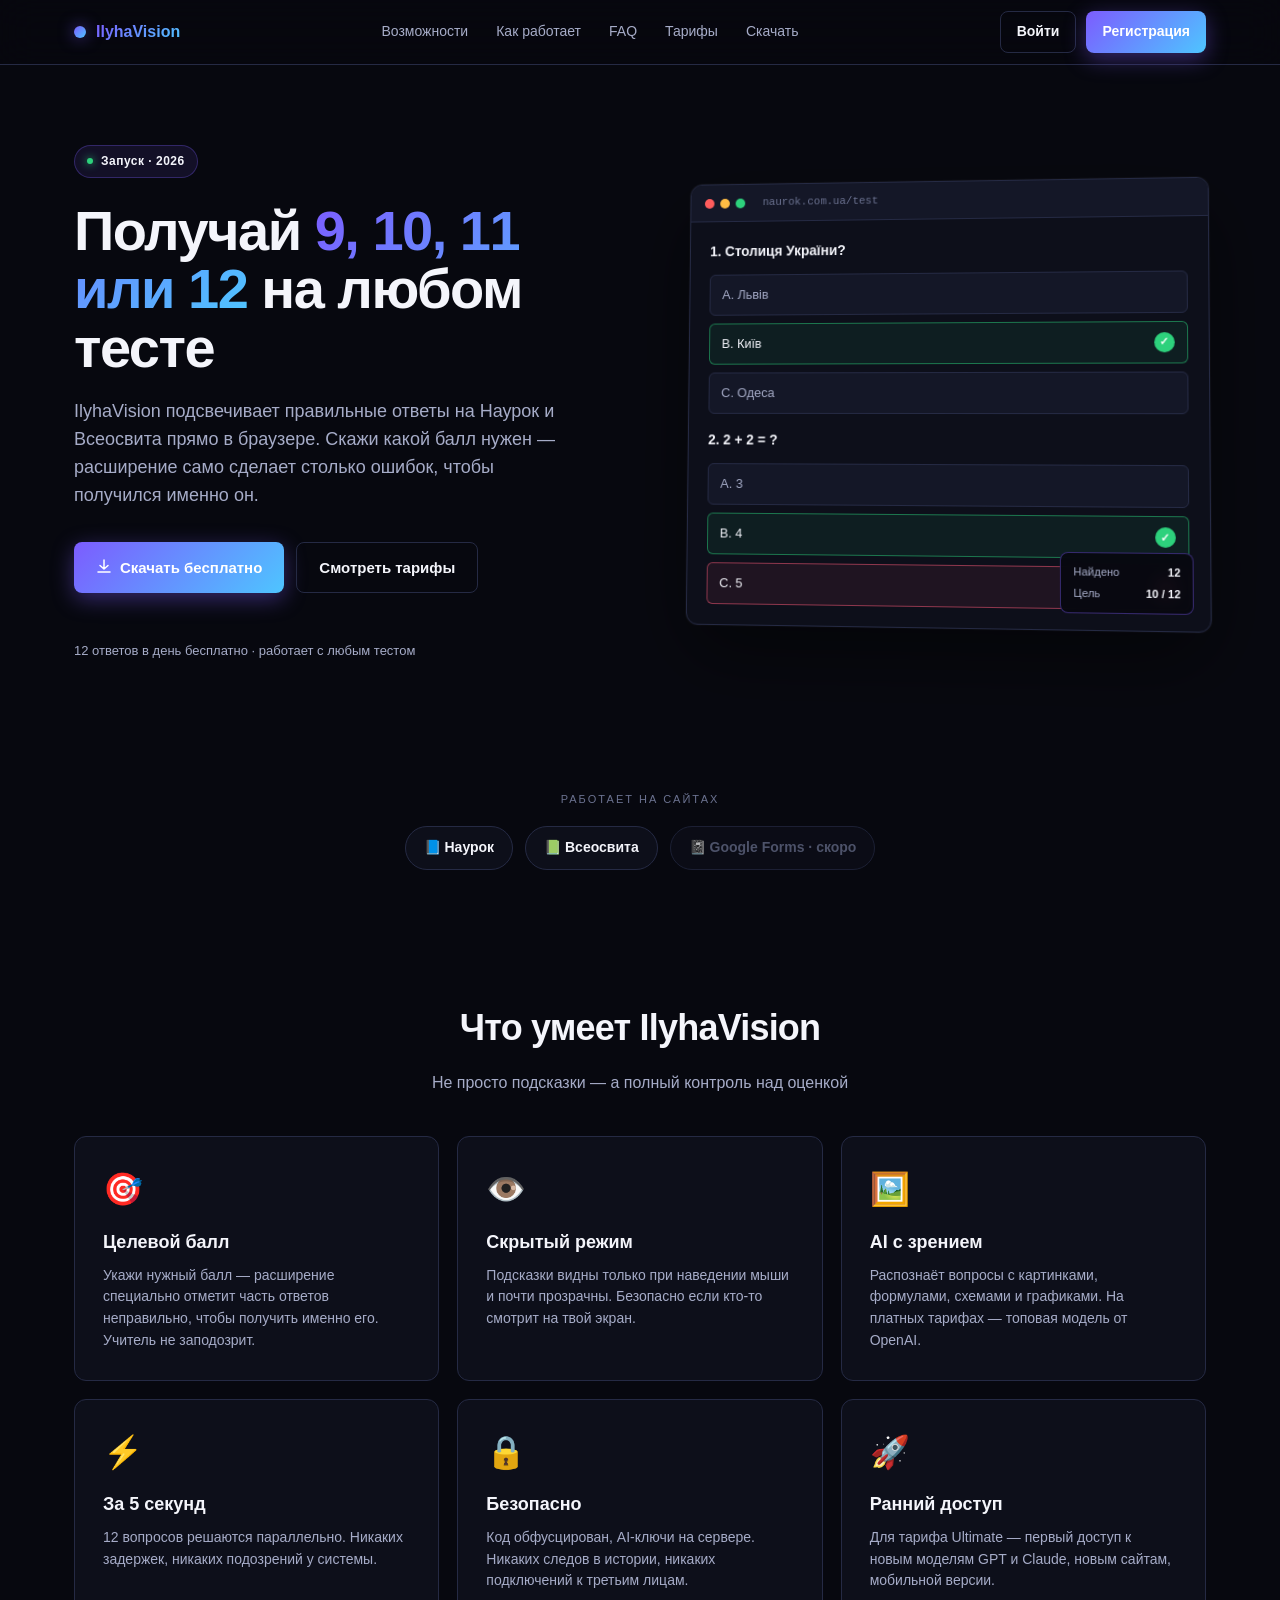
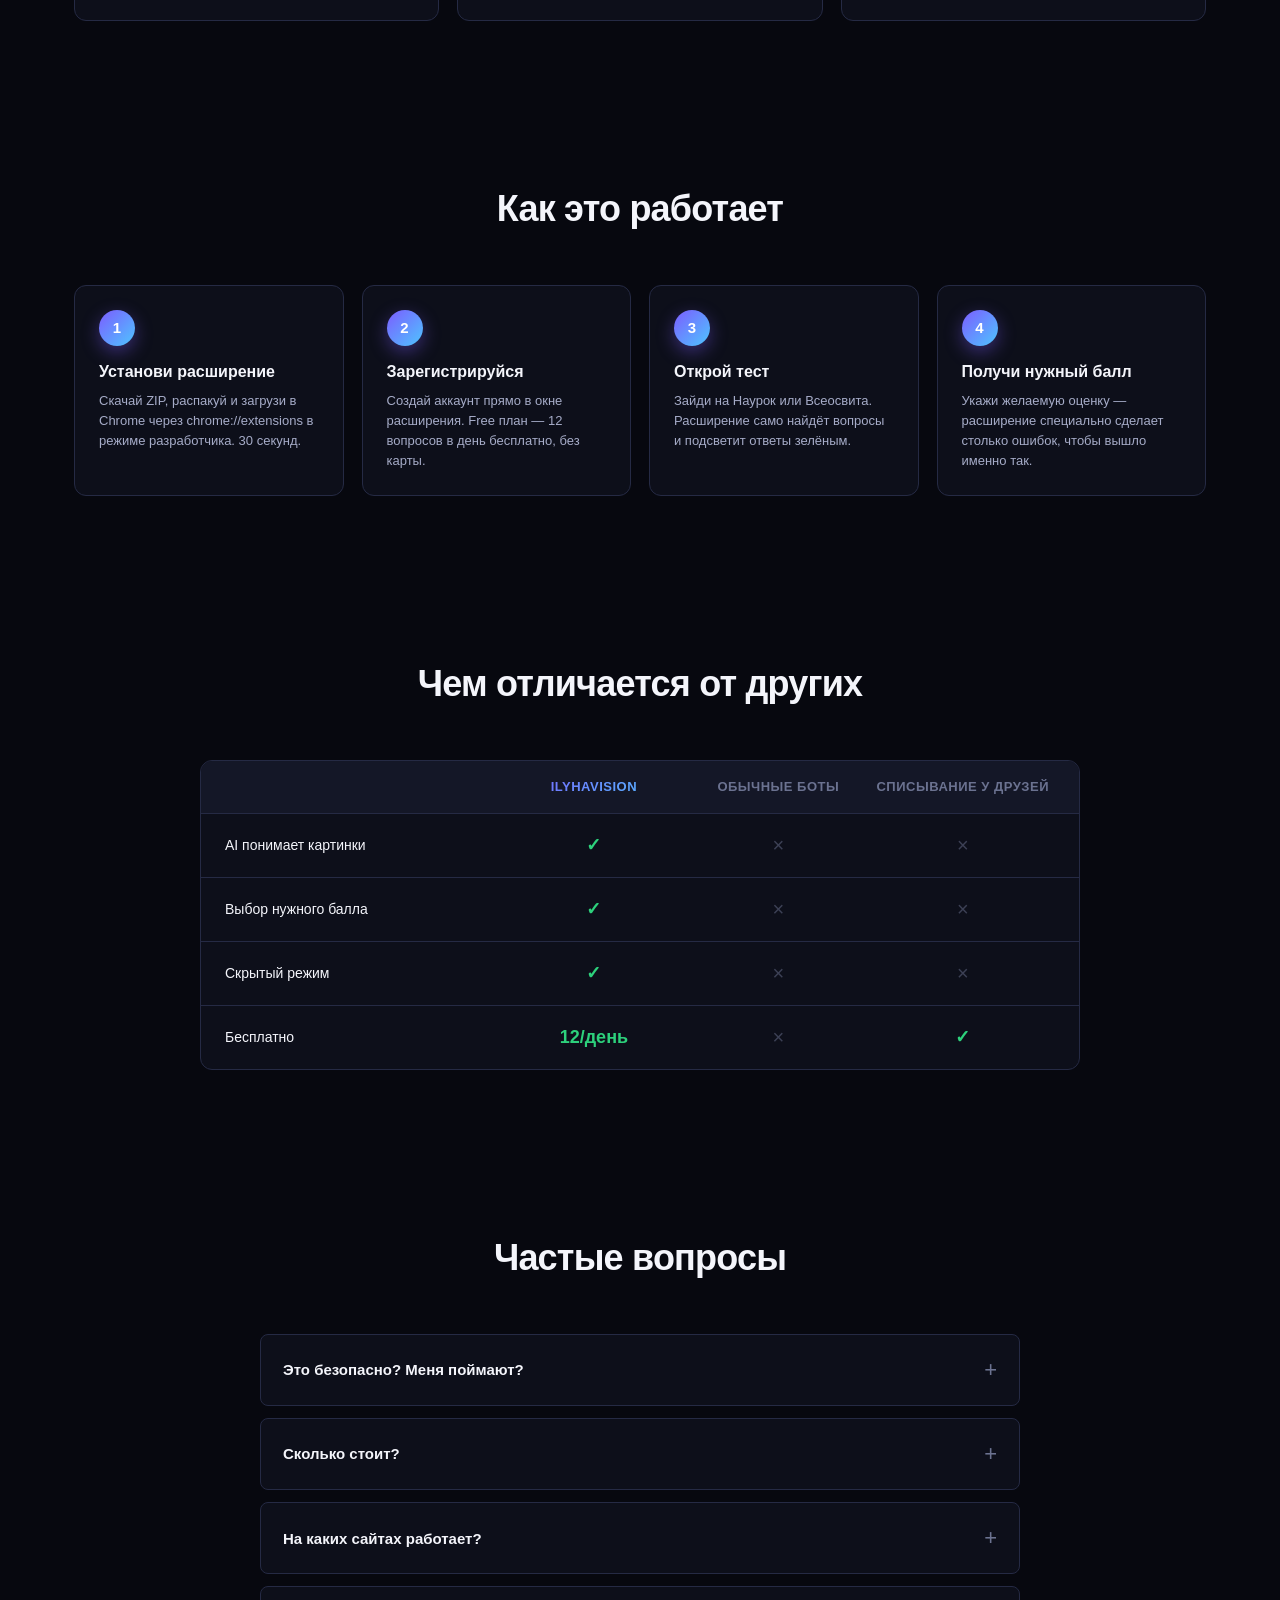
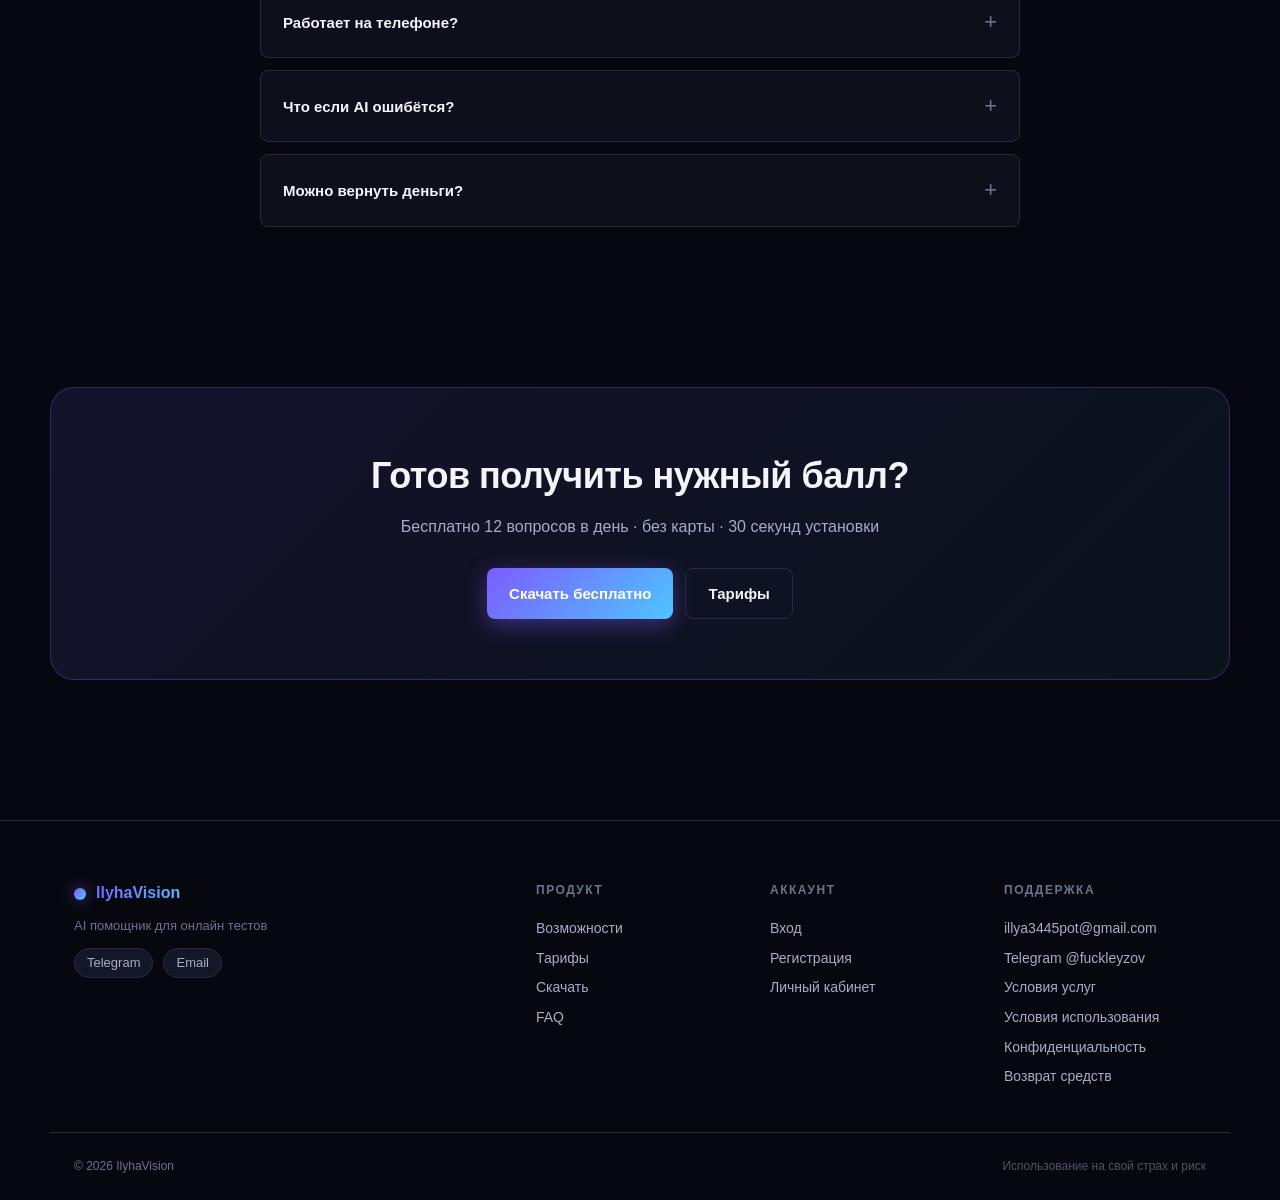
==== commit b3e44b0d: "Add files via upload" ====
--- a/index.html
+++ b/index.html
@@ -42,8 +42,7 @@
         <a href="pricing.html" class="btn btn-ghost btn-lg">Смотреть тарифы</a>
       </div>
       <div class="hero-trust">
-        <div class="trust-stars">★★★★★</div>
-        <span>Без регистрации · 12 ответов в день бесплатно</span>
+        <span>12 ответов в день бесплатно · работает с любым тестом</span>
       </div>
     </div>
     <div class="hero-visual">
@@ -77,7 +76,6 @@
     <div class="logo-row">
       <div class="logo-chip">📘 Наурок</div>
       <div class="logo-chip">📗 Всеосвита</div>
-      <div class="logo-chip soon">📕 На урок · скоро</div>
       <div class="logo-chip soon">📓 Google Forms · скоро</div>
     </div>
   </div>
@@ -101,7 +99,7 @@
       <div class="feature">
         <div class="feature-icon">🖼️</div>
         <h3>AI с зрением</h3>
-        <p>Распознаёт вопросы с картинками, формулами, схемами и графиками. На Premium — топовая модель GPT-4o.</p>
+        <p>Распознаёт вопросы с картинками, формулами, схемами и графиками. На платных тарифах — топовая модель от OpenAI.</p>
       </div>
       <div class="feature">
         <div class="feature-icon">⚡</div>
@@ -179,12 +177,6 @@
         <div class="no">×</div>
       </div>
       <div class="compare-row">
-        <div>Работает оффлайн на твоей странице</div>
-        <div class="yes">✓</div>
-        <div class="no">×</div>
-        <div class="yes">✓</div>
-      </div>
-      <div class="compare-row">
         <div>Бесплатно</div>
         <div class="yes">12/день</div>
         <div class="no">×</div>
@@ -204,7 +196,7 @@
       </details>
       <details class="faq-item">
         <summary>Сколько стоит?</summary>
-        <p>Free — 12 вопросов в день бесплатно. Premium — 149₴/мес, безлимит и продвинутая AI. Ultimate — 990₴/год, топовая модель + ранний доступ к новым фичам.</p>
+        <p>Free — 12 вопросов в день бесплатно. Premium — 149₴/мес, 500 вопросов в день и продвинутая AI. Ultimate — 1490₴/год, топовая модель от OpenAI, безлимит и ранний доступ к новым фичам.</p>
       </details>
       <details class="faq-item">
         <summary>На каких сайтах работает?</summary>
@@ -216,7 +208,7 @@
       </details>
       <details class="faq-item">
         <summary>Что если AI ошибётся?</summary>
-        <p>Топовая модель GPT-4o угадывает ~95% вопросов школьной программы. Можешь оставить отзыв в Telegram-поддержке, мы исправим.</p>
+        <p>Топовая модель от OpenAI угадывает ~95% вопросов школьной программы. Можешь оставить отзыв в Telegram-поддержке, мы исправим.</p>
       </details>
       <details class="faq-item">
         <summary>Можно вернуть деньги?</summary>
@@ -247,7 +239,7 @@
       <p class="footer-tag">AI помощник для онлайн тестов</p>
       <div class="footer-socials">
         <a href="https://t.me/fuckleyzov" target="_blank">Telegram</a>
-        <a href="mailto:illya3445por@gmail.com?subject=IlyhaVision%20поддержка&body=Здравствуйте!%20У%20меня%20вопрос%20по%20IlyhaVision%3A%20">Email</a>
+        <a href="mailto:illya3445pot@gmail.com?subject=IlyhaVision%20поддержка&body=Здравствуйте!%20У%20меня%20вопрос%20по%20IlyhaVision%3A%20">Email</a>
       </div>
     </div>
     <div class="footer-cols">
@@ -266,10 +258,12 @@
       </div>
       <div class="footer-col">
         <h4>Поддержка</h4>
-        <a href="mailto:illya3445por@gmail.com?subject=IlyhaVision%20поддержка&body=Здравствуйте!%20У%20меня%20вопрос%20по%20IlyhaVision%3A%20">illya3445por@gmail.com</a>
+        <a href="mailto:illya3445pot@gmail.com?subject=IlyhaVision%20поддержка&body=Здравствуйте!%20У%20меня%20вопрос%20по%20IlyhaVision%3A%20">illya3445pot@gmail.com</a>
         <a href="https://t.me/fuckleyzov" target="_blank">Telegram @fuckleyzov</a>
-        <a href="terms.html">Условия</a>
+        <a href="services.html">Условия услуг</a>
+        <a href="terms.html">Условия использования</a>
         <a href="privacy.html">Конфиденциальность</a>
+        <a href="refund.html">Возврат средств</a>
       </div>
     </div>
   </div>
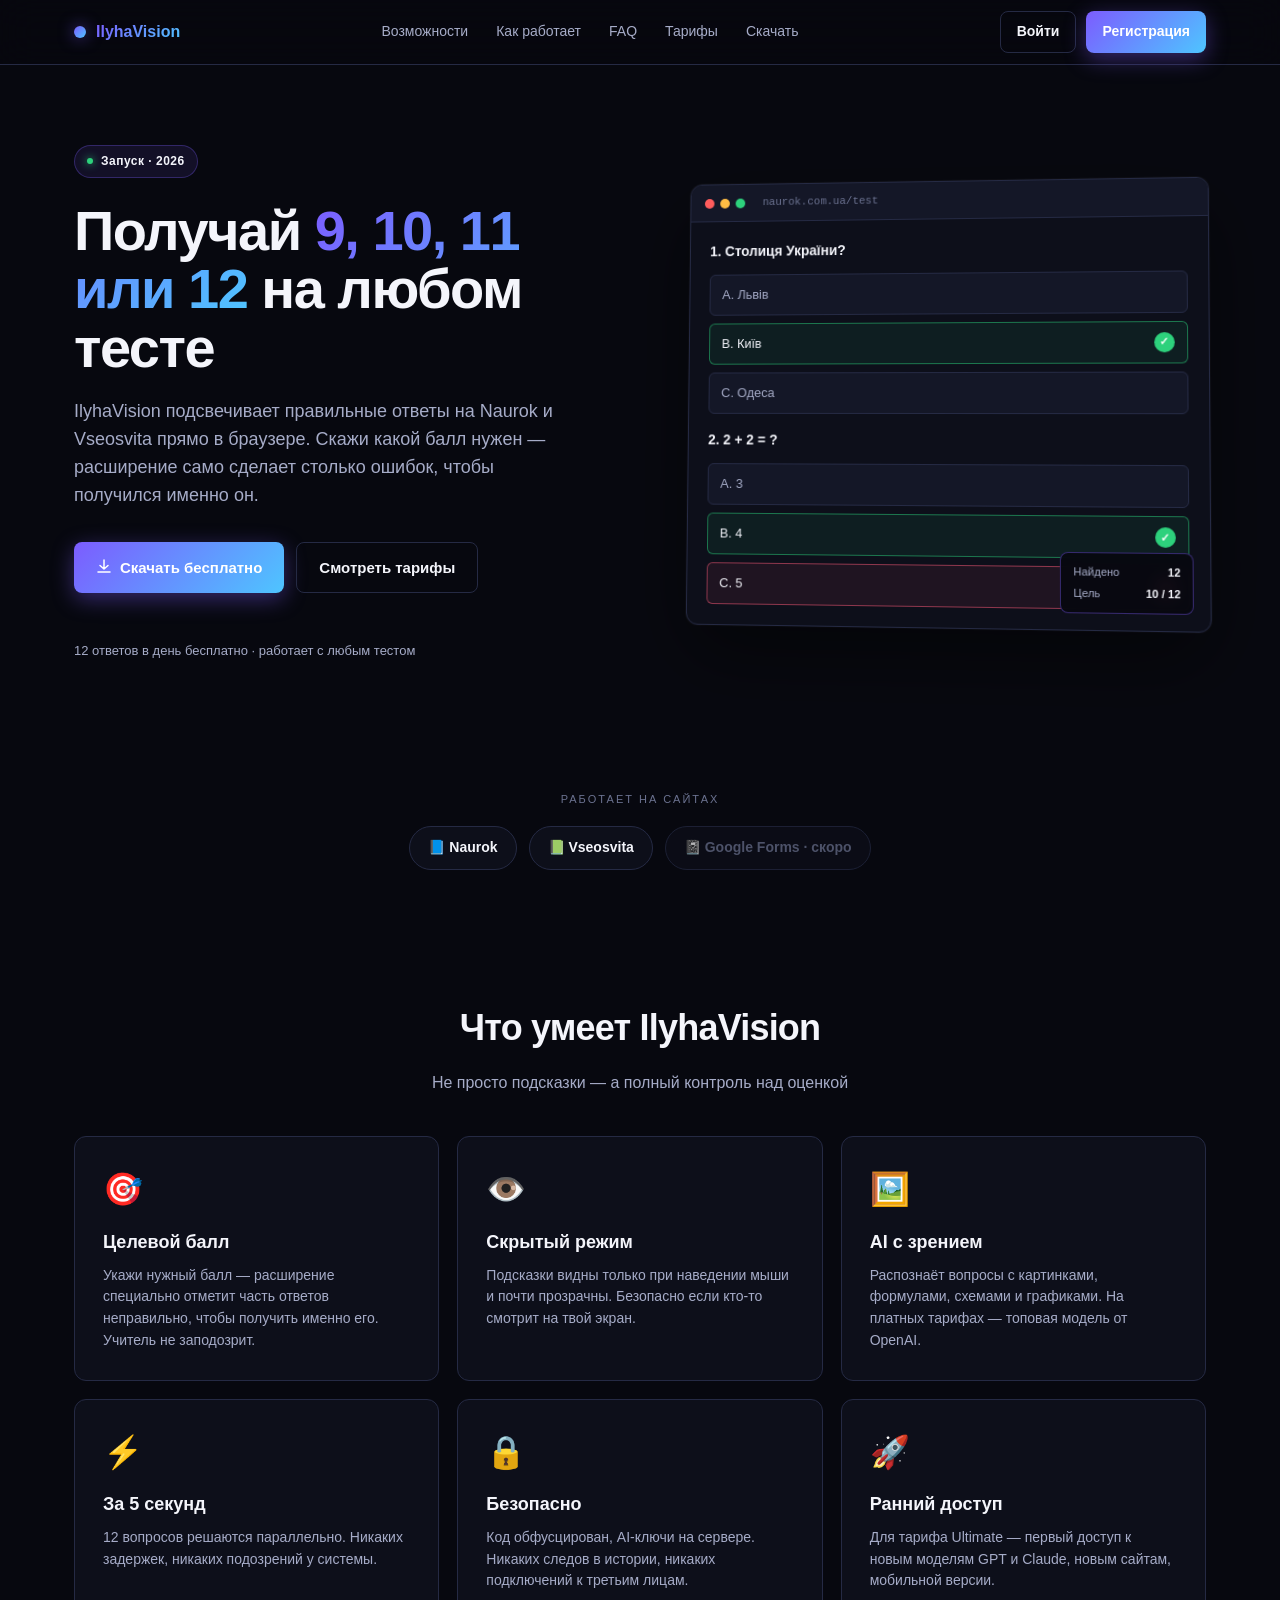
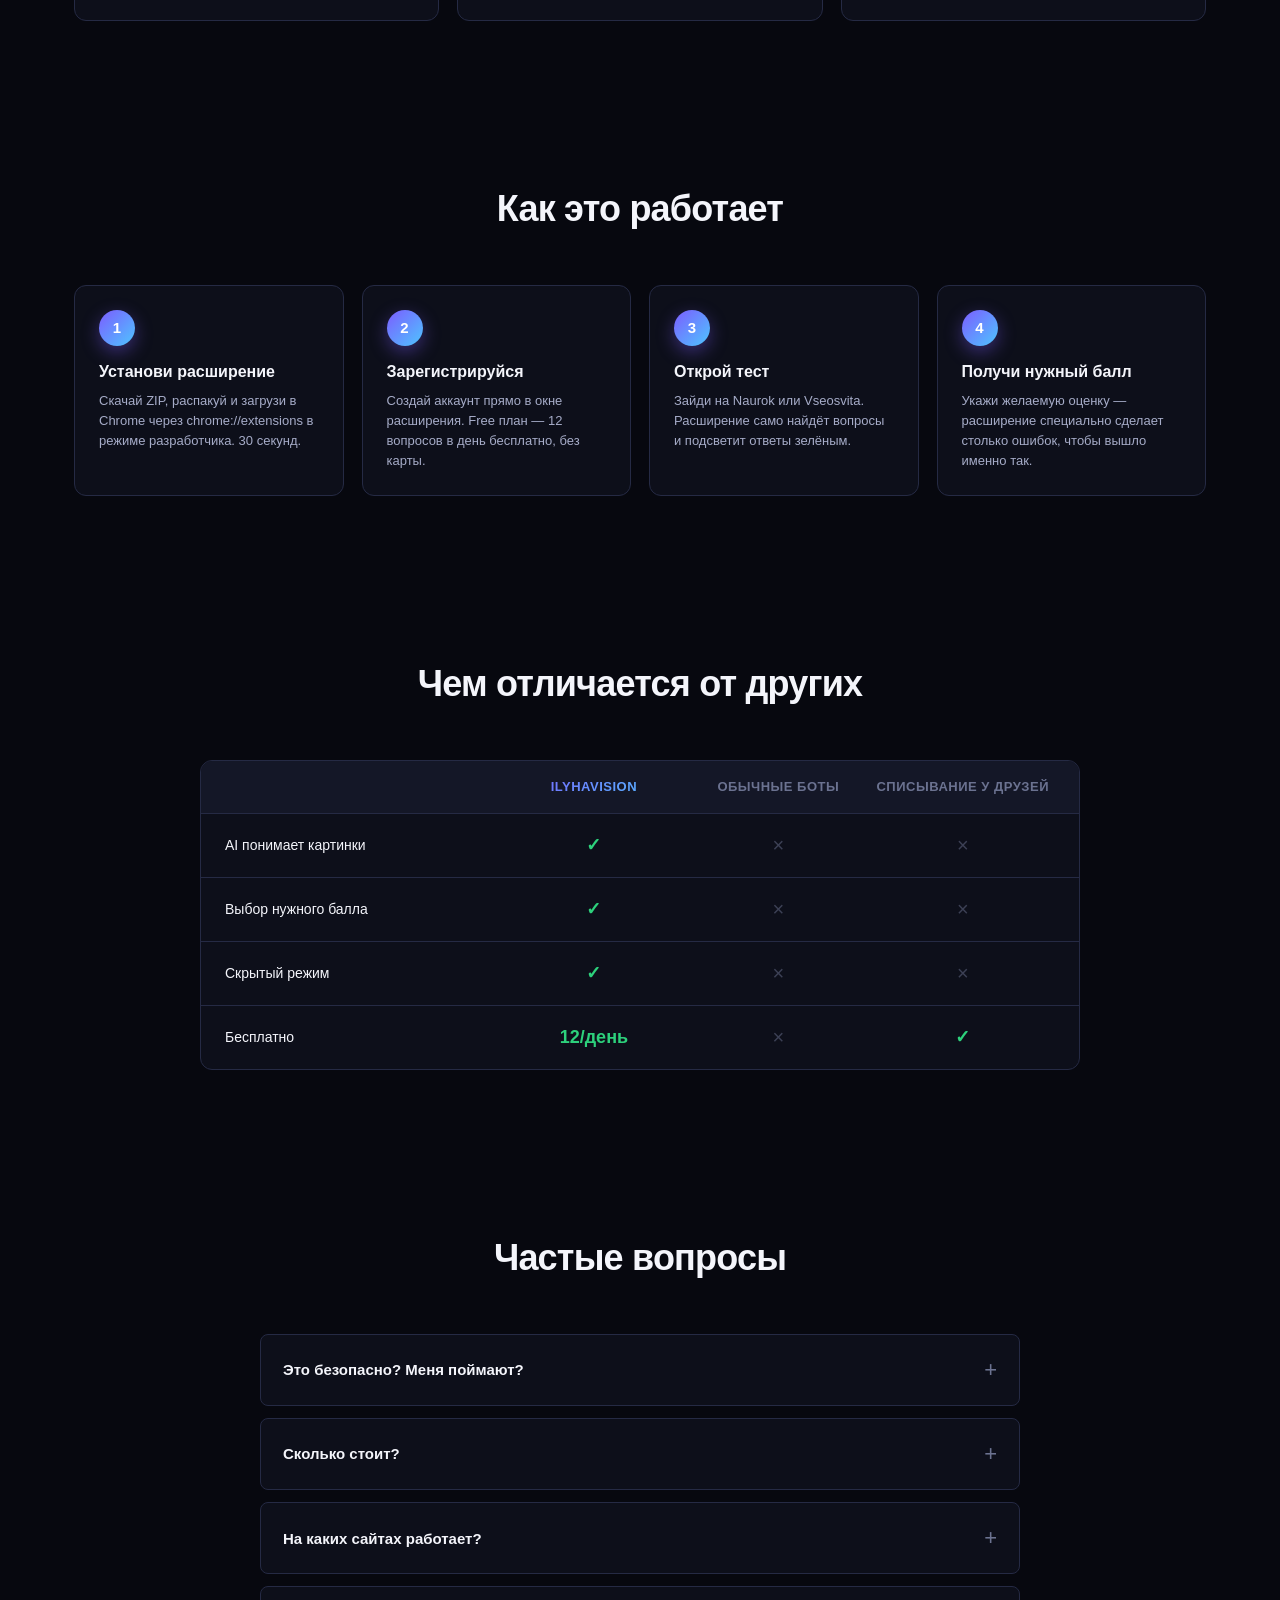
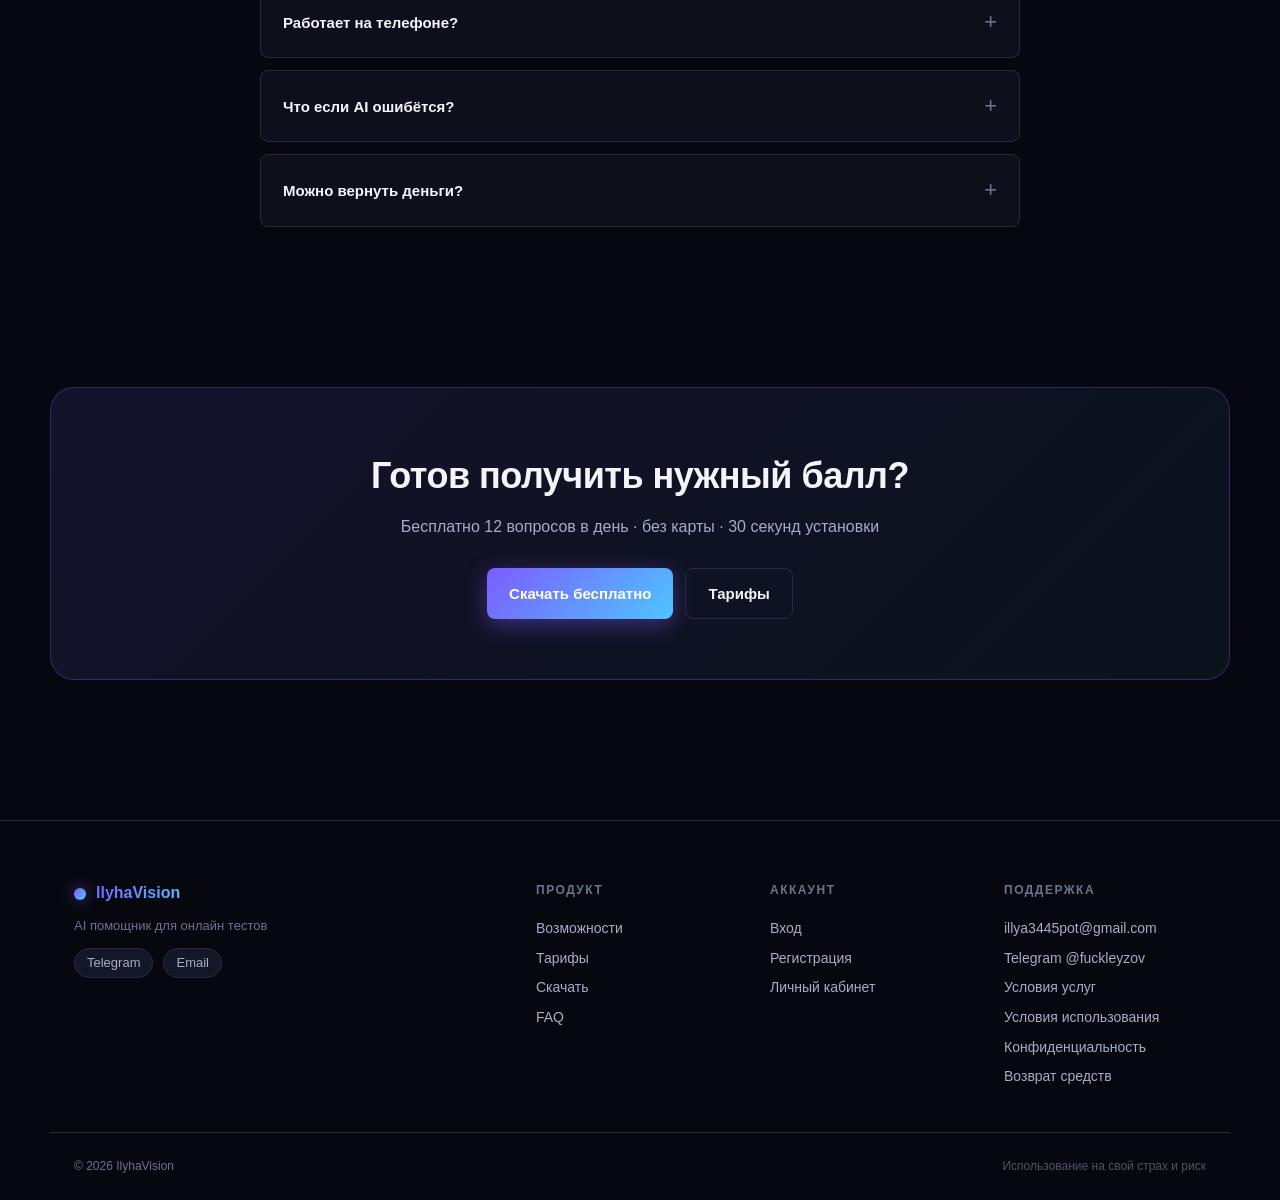
==== commit f18215a0: "Add files via upload" ====
--- a/index.html
+++ b/index.html
@@ -4,7 +4,8 @@
 <meta charset="UTF-8">
 <meta name="viewport" content="width=device-width, initial-scale=1.0">
 <title>IlyhaVision — AI помощник для онлайн тестов</title>
-<meta name="description" content="Подсветка правильных ответов для Наурок и Всеосвита. Скрытый режим, выбор балла, AI на базе GPT.">
+<meta name="description" content="Подсветка правильных ответов для Naurok и Vseosvita. Скрытый режим, выбор балла, AI на базе GPT.">
+<link rel="icon" type="image/svg+xml" href="favicon.svg">
 <link rel="stylesheet" href="style.css">
 </head>
 <body>
@@ -33,7 +34,7 @@
     <div class="hero-text">
       <div class="badge"><span class="badge-dot"></span>Запуск · 2026</div>
       <h1>Получай <span class="gradient">9, 10, 11 или 12</span> на любом тесте</h1>
-      <p class="lead">IlyhaVision подсвечивает правильные ответы на Наурок и Всеосвита прямо в браузере. Скажи какой балл нужен — расширение само сделает столько ошибок, чтобы получился именно он.</p>
+      <p class="lead">IlyhaVision подсвечивает правильные ответы на Naurok и Vseosvita прямо в браузере. Скажи какой балл нужен — расширение само сделает столько ошибок, чтобы получился именно он.</p>
       <div class="hero-cta">
         <a href="download.html" class="btn btn-primary btn-lg">
           <svg width="16" height="16" viewBox="0 0 16 16" fill="none"><path d="M8 1v9m0 0L4 6.5M8 10l4-3.5M2 13h12" stroke="currentColor" stroke-width="1.5" stroke-linecap="round" stroke-linejoin="round"/></svg>
@@ -74,8 +75,8 @@
   <div class="container">
     <p class="logos-title">Работает на сайтах</p>
     <div class="logo-row">
-      <div class="logo-chip">📘 Наурок</div>
-      <div class="logo-chip">📗 Всеосвита</div>
+      <div class="logo-chip">📘 Naurok</div>
+      <div class="logo-chip">📗 Vseosvita</div>
       <div class="logo-chip soon">📓 Google Forms · скоро</div>
     </div>
   </div>
@@ -137,7 +138,7 @@
       <div class="step">
         <div class="step-num">3</div>
         <h3>Открой тест</h3>
-        <p>Зайди на Наурок или Всеосвита. Расширение само найдёт вопросы и подсветит ответы зелёным.</p>
+        <p>Зайди на Naurok или Vseosvita. Расширение само найдёт вопросы и подсветит ответы зелёным.</p>
       </div>
       <div class="step">
         <div class="step-num">4</div>
@@ -200,7 +201,7 @@
       </details>
       <details class="faq-item">
         <summary>На каких сайтах работает?</summary>
-        <p>Сейчас: Наурок (naurok.com.ua) и Всеосвита (vseosvita.ua). На очереди: На урок, Google Forms, Microsoft Forms. Ultimate-подписчики получают новые сайты первыми.</p>
+        <p>Сейчас: Naurok (naurok.com.ua) и Vseosvita (vseosvita.ua). На очереди: На урок, Google Forms, Microsoft Forms. Ultimate-подписчики получают новые сайты первыми.</p>
       </details>
       <details class="faq-item">
         <summary>Работает на телефоне?</summary>
